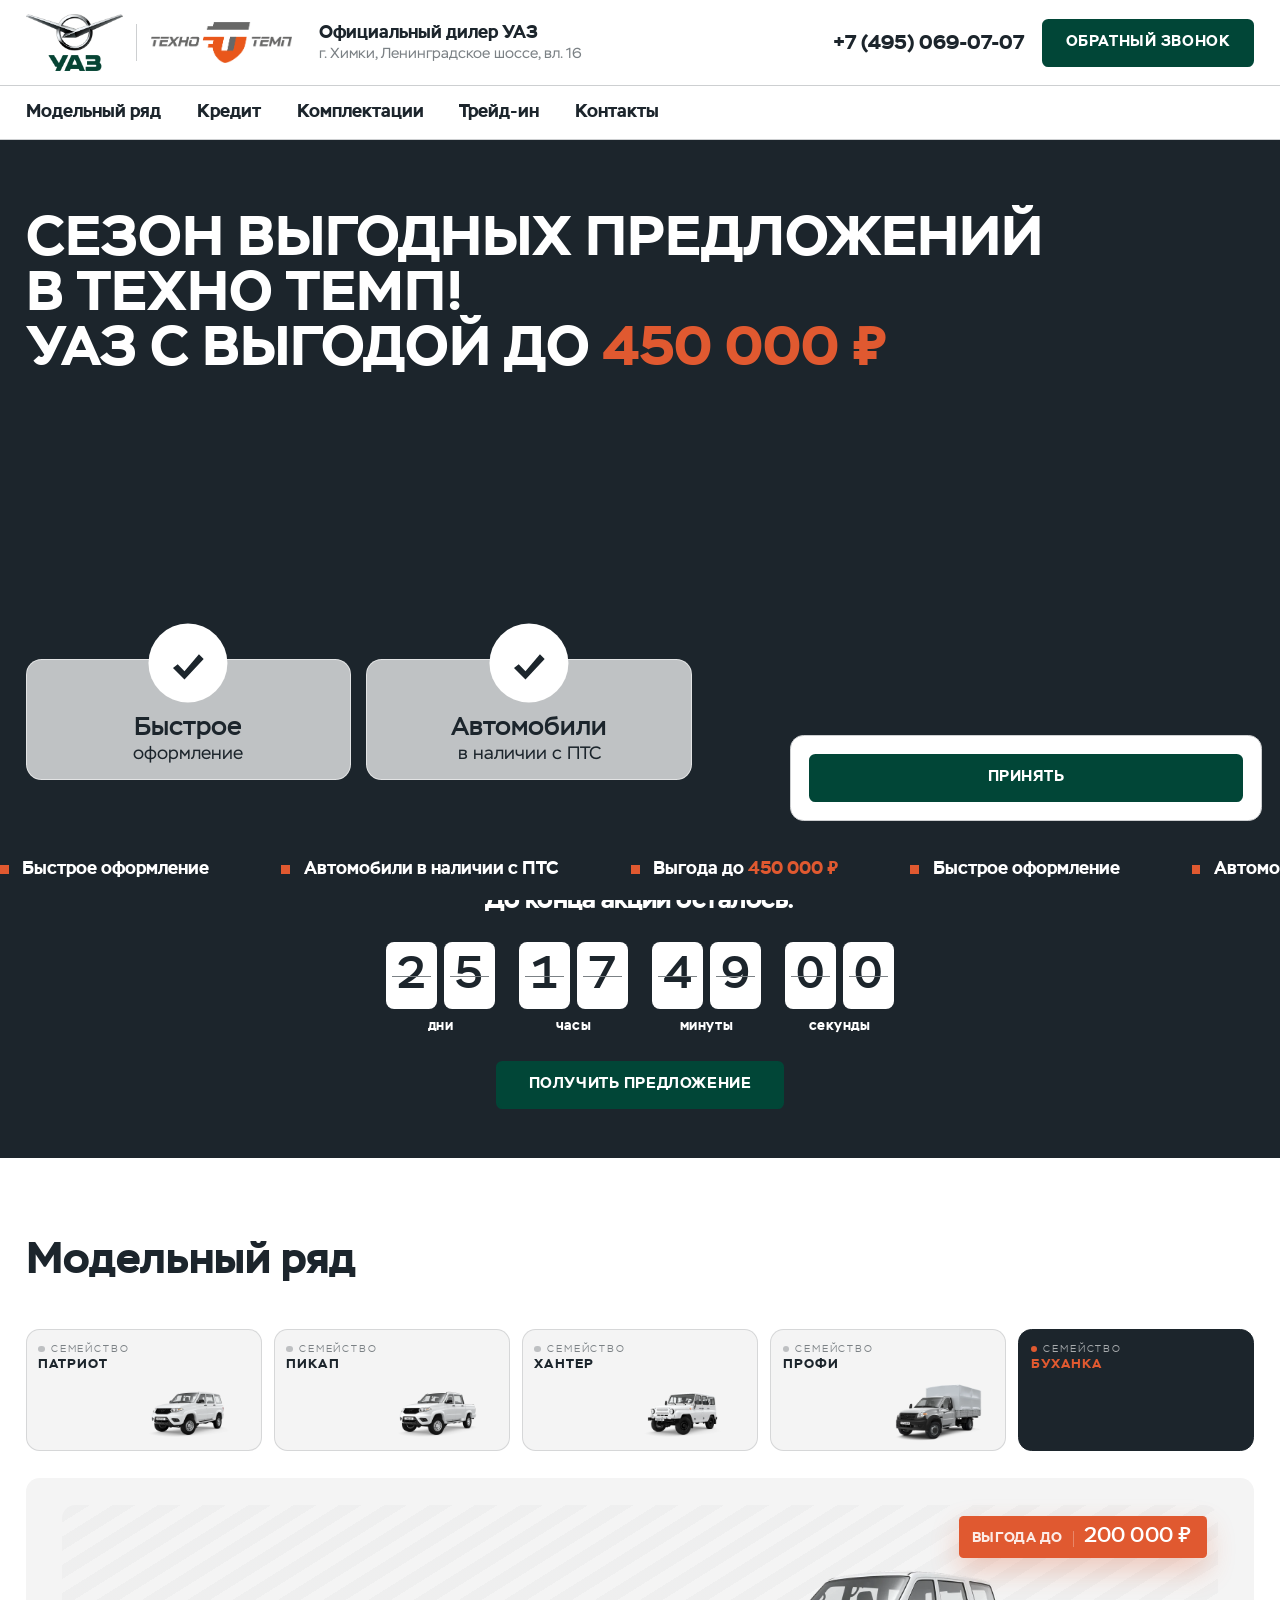
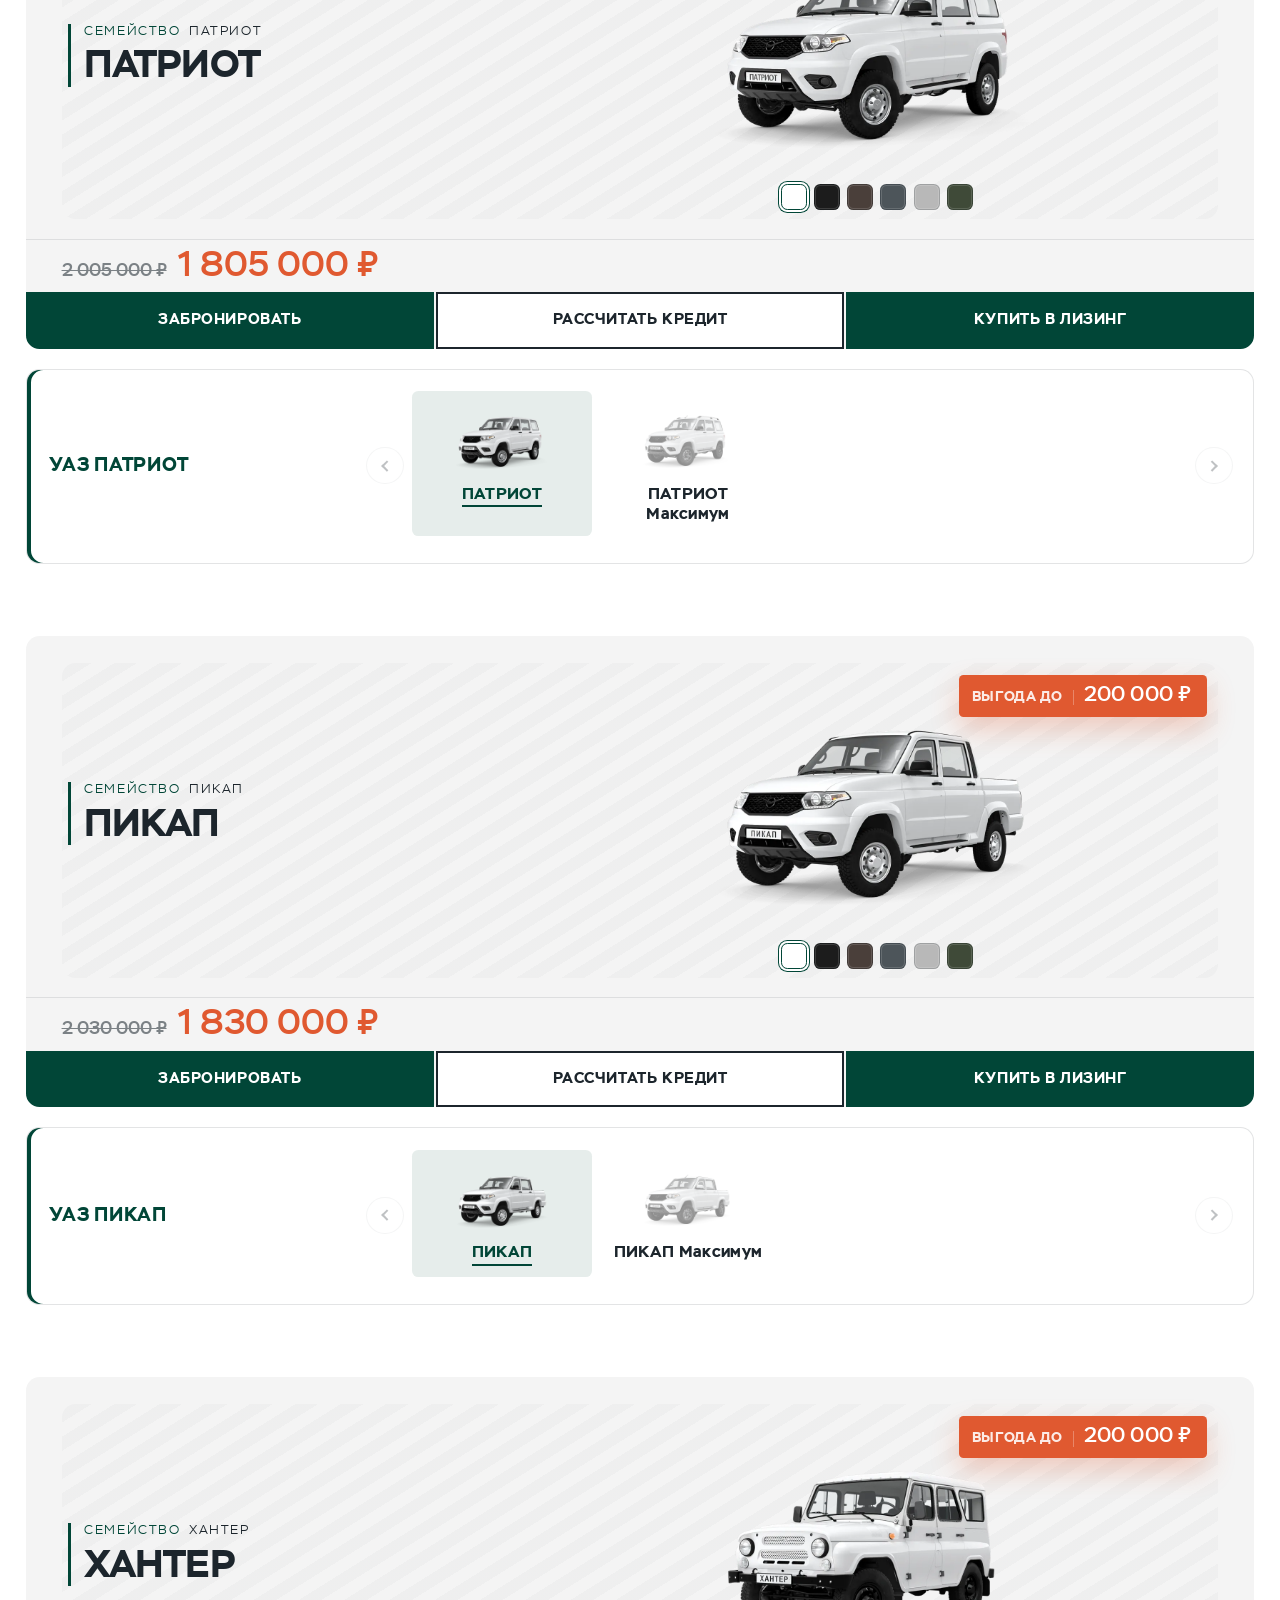
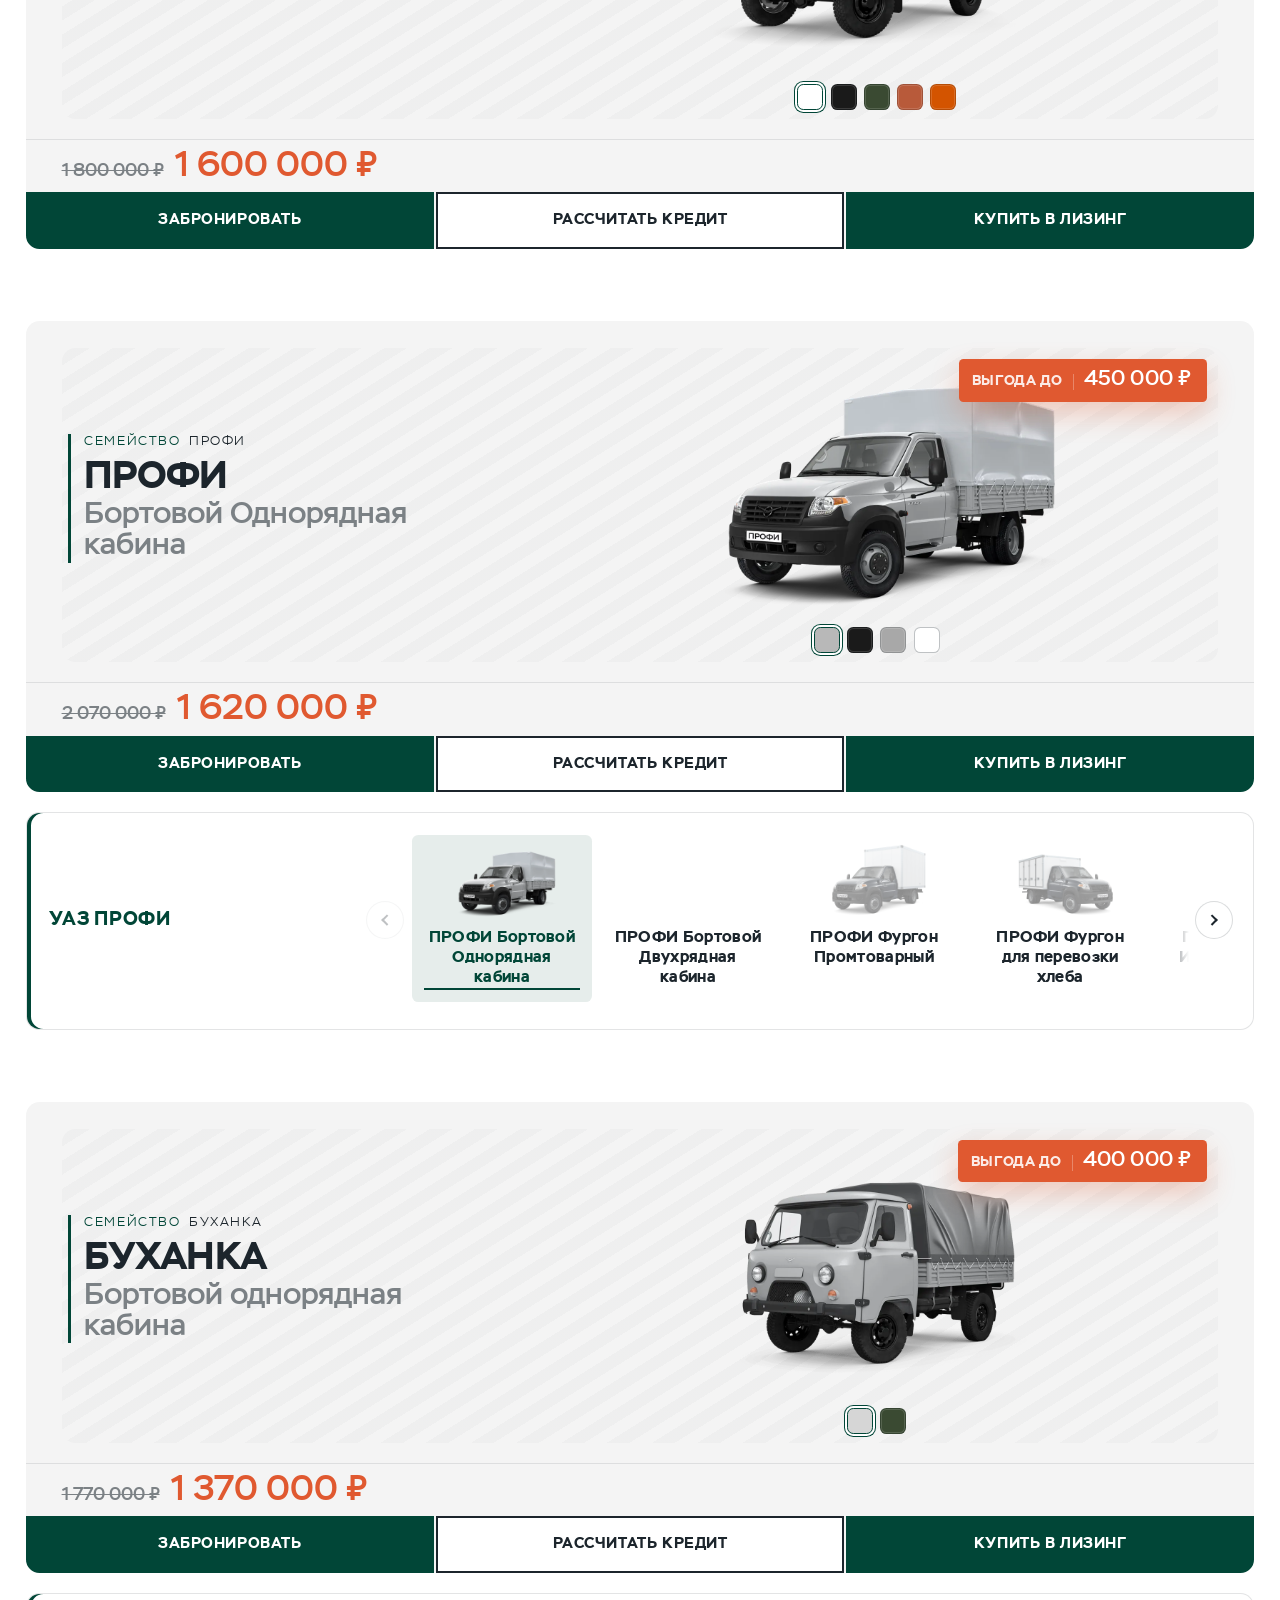
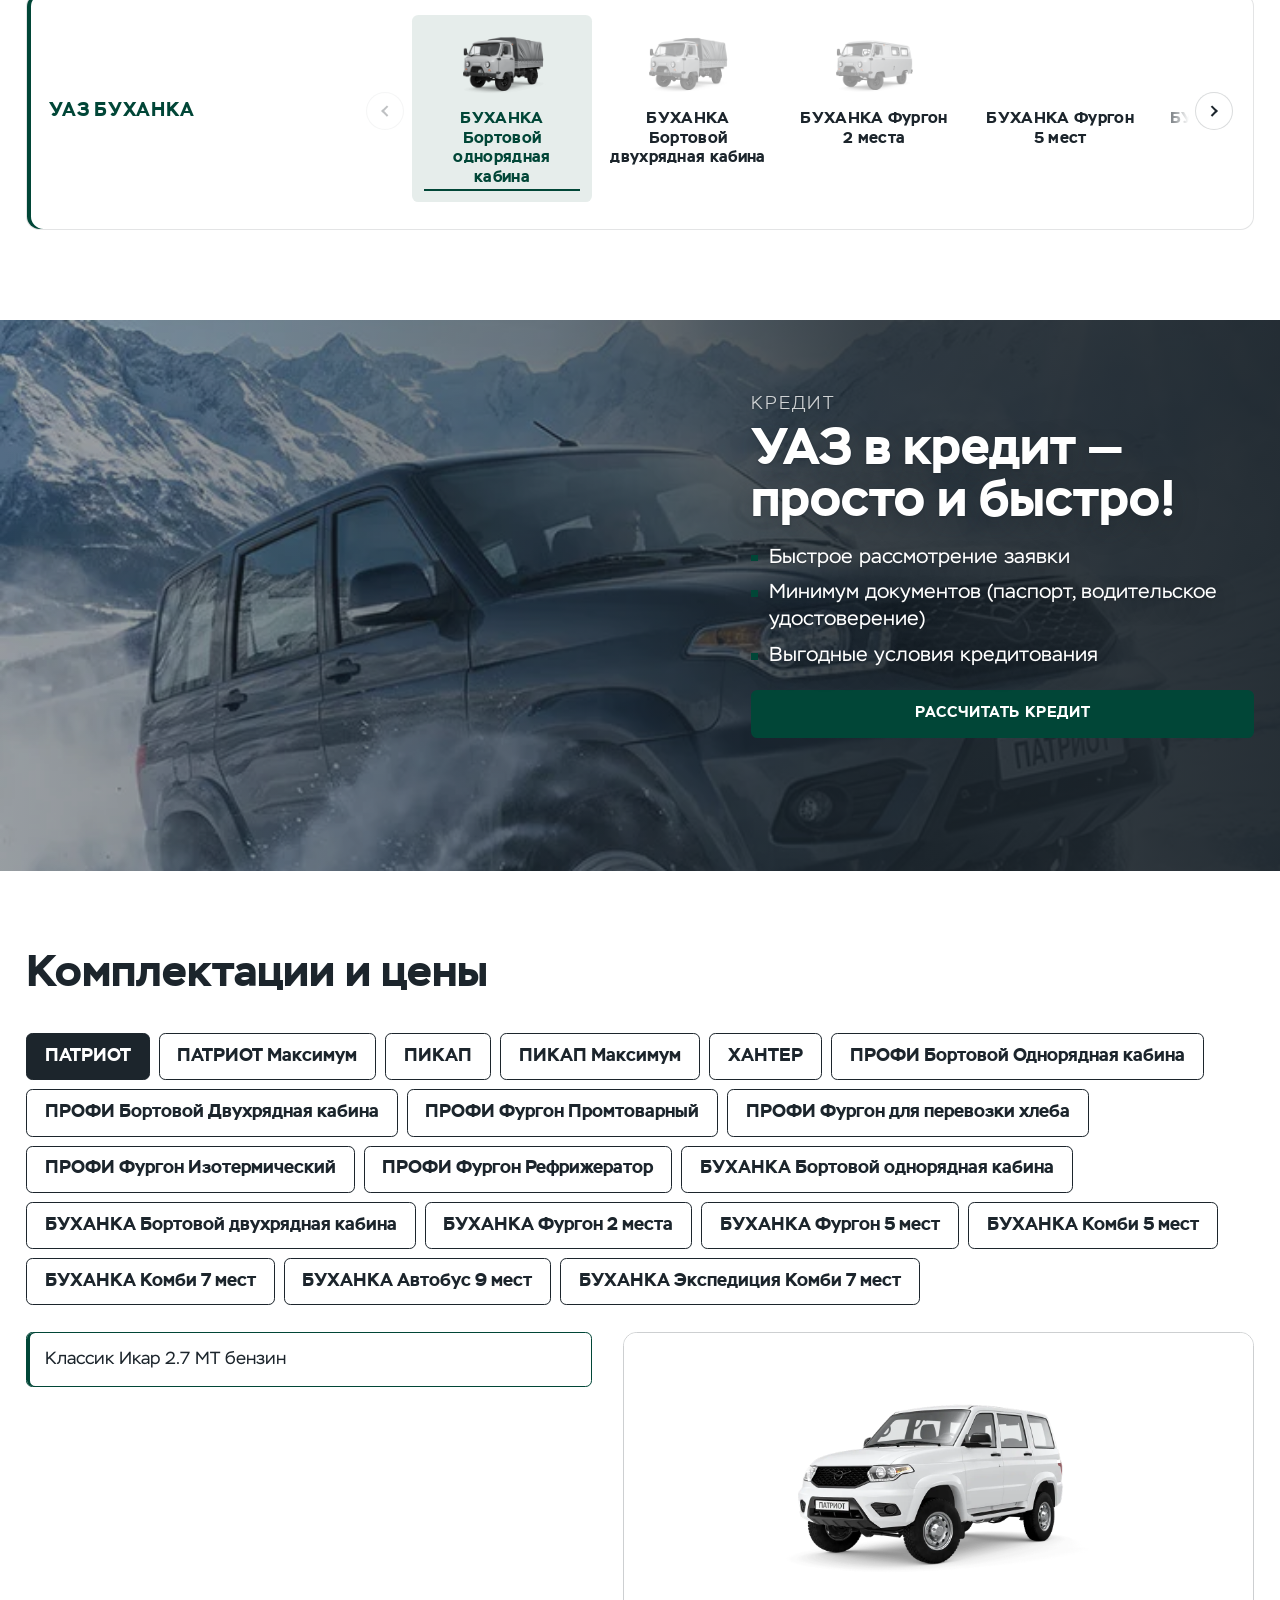
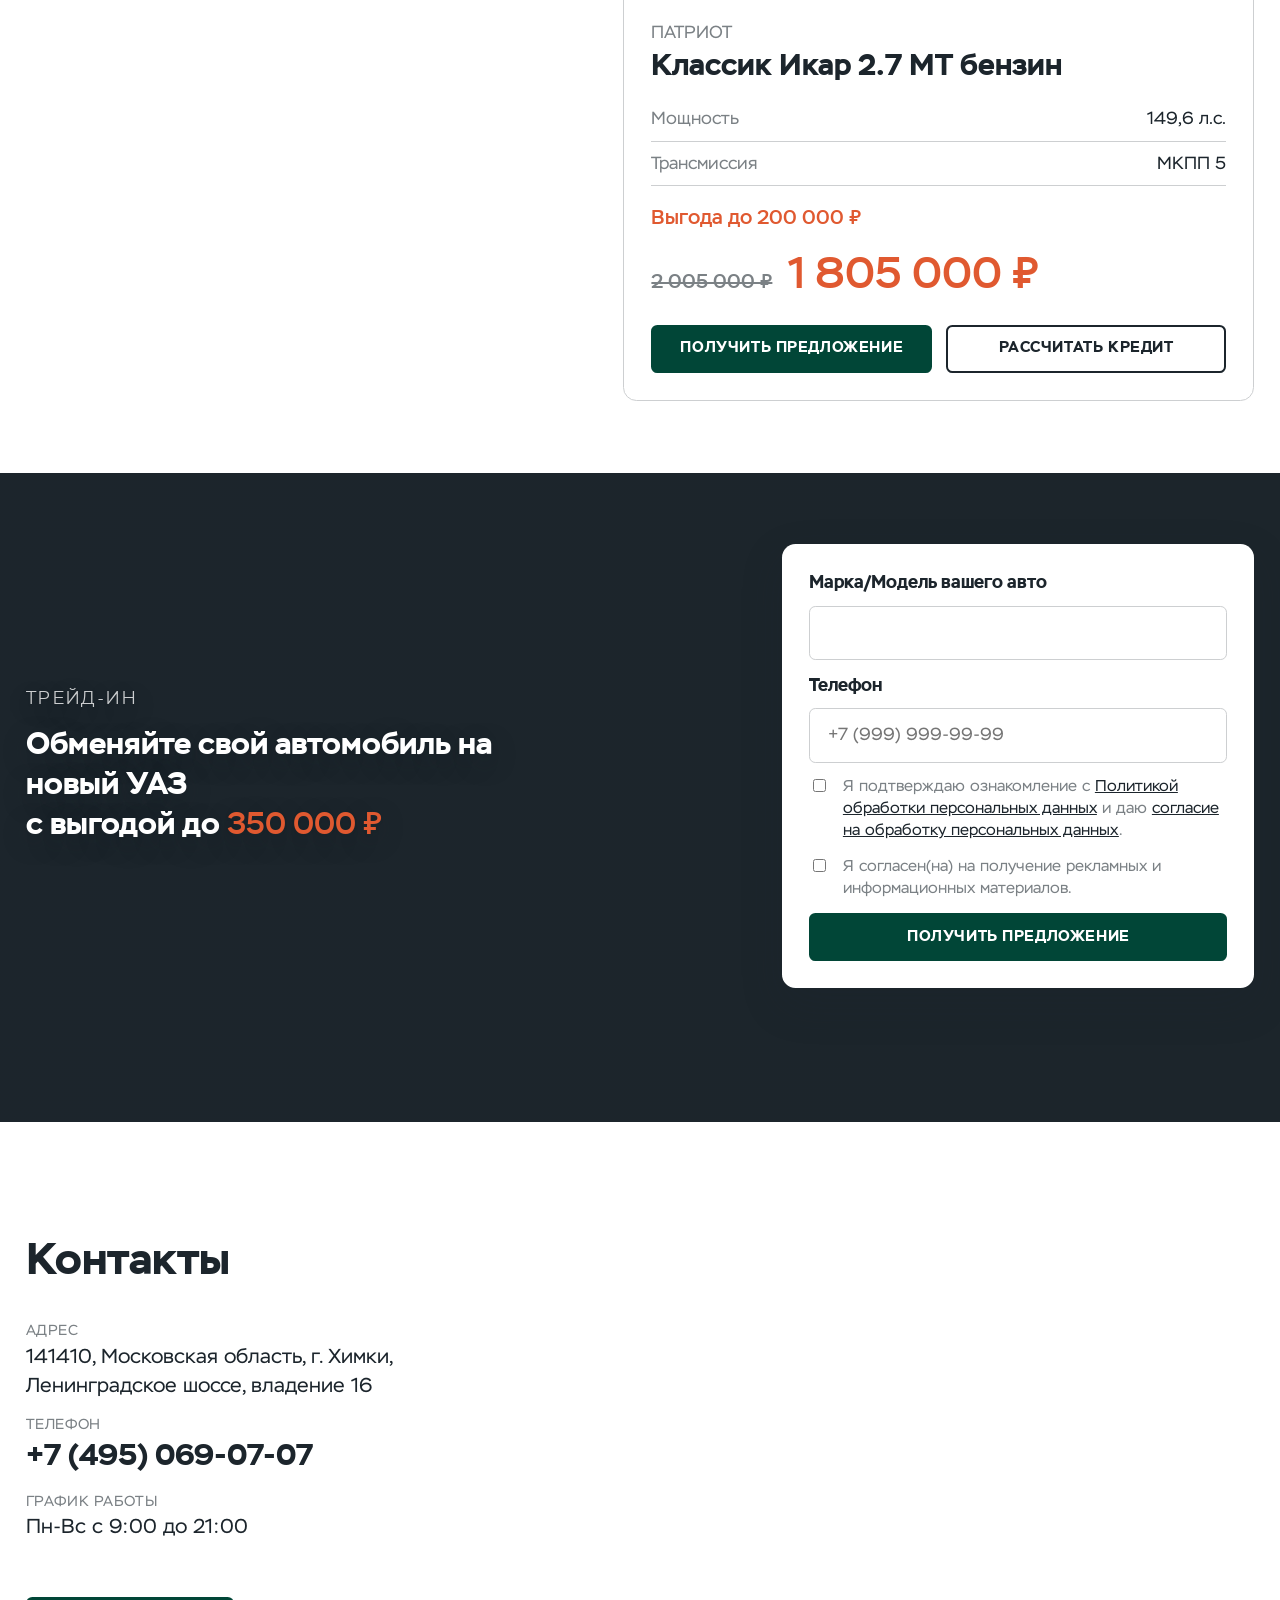
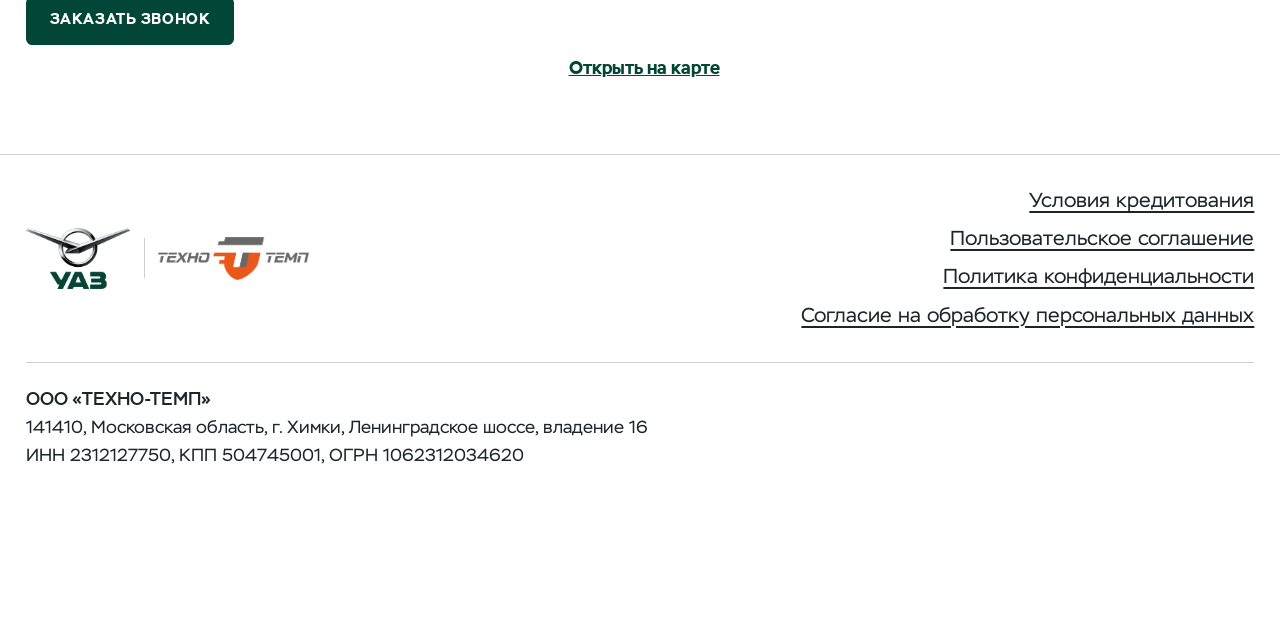
==== index.html @ 2e828e27 "Initial commit" ====
<!DOCTYPE html>
<html lang="ru">

<head>
    <meta charset="utf-8">
    <meta name="viewport" content="width=device-width, initial-scale=1">
    <title>УАЗ — официальный дилер ТЕХНО ТЕМП</title>
    <meta name="description" content="Официальный дилер УАЗ. ТЕХНО ТЕМП.">
    <meta name="theme-color" content="#014637">
    <link rel="icon" href="favicon.ico" sizes="any">
    <link rel="icon" href="img/favicon/favicon-32.png" type="image/png" sizes="32x32">
    <link rel="apple-touch-icon" href="img/favicon/apple-touch-icon.png">
    <link rel="preload" as="image" type="image/webp" media="(max-width: 719px)"
        href="img/banners/720x1330_UAZ_Main_mobile.webp">
    <link rel="preload" as="image" type="image/webp" media="(min-width: 720px)"
        href="img/banners/1920x828_UAZ_Main_desktop.webp">
    <link rel="preload" href="fonts/stem/Stem-Regular.woff2" as="font" type="font/woff2" crossorigin>
    <link rel="preload" href="fonts/stem/Stem-Medium.woff2" as="font" type="font/woff2" crossorigin>
    <link rel="preload" href="fonts/stem/Stem-Bold.woff2" as="font" type="font/woff2" crossorigin>
    <link rel="stylesheet" href="css/base.css">
</head>

<body>
    <!--—BEGIN HEADER -->
    <header class="header">
        <div class="container header__bar">
            <div class="header__logos">
                <a class="header__logo" href="#top" aria-label="УАЗ, наверх">
                    <picture>
                        <source type="image/webp" srcset="img/logo/uaz.webp">
                        <img class="header__logo-img" src="img/logo/uaz.png" alt="" width="166" height="97"
                            decoding="async">
                    </picture>
                </a>
                <span class="header__logos-sep" aria-hidden="true"></span>
                <img class="header__partner" src="img/logo/techno-temp.png" alt="Техно Темп" width="726" height="208"
                    decoding="async">
            </div>
            <div class="header__dealer">
                <p class="header__status">Официальный дилер УАЗ</p>
                <p class="header__address">г. Химки, Ленинградское шоссе, вл. 16</p>
            </div>
            <div class="header__contacts">
                <a class="header__phone" href="tel:+74950690707">
                    <svg class="header__phone-icon" viewBox="0 0 24 24" aria-hidden="true" focusable="false">
                        <path fill="currentColor"
                            d="M6.6 10.8a15.1 15.1 0 0 0 6.6 6.6l2.2-2.2a1 1 0 0 1 1-.25 11.4 11.4 0 0 0 3.6.57 1 1 0 0 1 1 1V20a1 1 0 0 1-1 1A17 17 0 0 1 3 7a1 1 0 0 1 1-1h3.5a1 1 0 0 1 1 1 11.4 11.4 0 0 0 .57 3.6 1 1 0 0 1-.25 1L6.6 10.8z" />
                    </svg>
                    <span class="header__phone-text">+7 (495) 069-07-07</span>
                </a>
                <button class="button button--accent header__callback" type="button" data-open-popup="lead"
                    data-form="callback" data-popup-title="Обратный звонок"
                    data-popup-text="" data-popup-submit="Обратный звонок">Обратный
                    звонок</button>
                <button class="header__burger" type="button" aria-expanded="false" aria-controls="nav"
                    aria-label="Открыть меню">
                    <span class="visually-hidden">Меню</span>
                    <span class="header__burger-line"></span>
                    <span class="header__burger-line"></span>
                    <span class="header__burger-line"></span>
                </button>
            </div>
        </div>
        <nav class="nav" id="nav" aria-label="Разделы страницы">
            <div class="container">
                <ul class="nav__list">
                    <li><a class="nav__link" href="#models">Модельный ряд</a></li>
                    <li><a class="nav__link" href="#credit">Кредит</a></li>
                    <li><a class="nav__link" href="#trims">Комплектации</a></li>
                    <li><a class="nav__link" href="#tradein">Трейд-ин</a></li>
                    <li><a class="nav__link" href="#contacts">Контакты</a></li>
                    <li class="nav__call"><button class="button button--accent" type="button" data-open-popup="lead"
                            data-form="callback" data-popup-title="Обратный звонок"
                            data-popup-text="" data-popup-submit="Обратный звонок">Обратный
                            звонок</button></li>
                </ul>
            </div>
        </nav>
    </header>
    <!--—END HEADER -->

    <main id="top">
        <!--—BEGIN HERO -->
        <section class="hero" aria-labelledby="hero-title">
            <picture class="hero__picture">
                <source media="(max-width: 719px)" type="image/webp"
                    srcset="img/banners/720x1330_UAZ_Main_mobile.webp">
                <source media="(max-width: 719px)" srcset="img/banners/720x1330_UAZ_Main_mobile.png">
                <source type="image/webp" srcset="img/banners/1920x828_UAZ_Main_desktop.webp">
                <img class="hero__photo" src="img/banners/1920x828_UAZ_Main_desktop.jpg" alt="" width="1920"
                    height="828" fetchpriority="high" decoding="async">
            </picture>
            <div class="hero__shade" aria-hidden="true"></div>
            <div class="container hero__inner">
                <h1 class="hero__title" id="hero-title">Сезон выгодных предложений в&nbsp;ТЕХНО&nbsp;ТЕМП!<br>УАЗ с&nbsp;выгодой до&nbsp;<span class="hero__offer">450&nbsp;000&nbsp;₽</span></h1>
                <ul class="hero__points">
                    <li class="hero__point">
                        <span class="hero__icon" aria-hidden="true">
                            <svg class="hero__glyph" viewBox="0 0 64 64" fill="currentColor">
                                <path d="M14 33.5 25.5 45 50 16.5 58 24.5 25.5 59 6 39.5z" />
                            </svg>
                        </span>
                        <span class="hero__point-value">Быстрое</span>
                        <span class="hero__point-note">оформление</span>
                    </li>
                    <li class="hero__point">
                        <span class="hero__icon" aria-hidden="true">
                            <svg class="hero__glyph" viewBox="0 0 64 64" fill="currentColor">
                                <path d="M14 33.5 25.5 45 50 16.5 58 24.5 25.5 59 6 39.5z" />
                            </svg>
                        </span>
                        <span class="hero__point-value">Автомобили</span>
                        <span class="hero__point-note">в наличии с ПТС</span>
                    </li>
                </ul>
            </div>
        </section>
        <!--—END HERO -->

        <!--—BEGIN TIMER -->
        <div class="timer" role="timer" aria-live="polite" aria-atomic="true" aria-label="До конца акции осталось">
            <div class="container timer__inner">
                <p class="timer__label">До конца акции осталось:</p>
                <div class="timer__grid">
                    <div class="timer__group" data-timer="days">
                        <div class="timer__digits"><span class="timer__digit">0</span><span
                                class="timer__digit">0</span></div>
                        <span class="timer__unit">дни</span>
                    </div>
                    <div class="timer__group" data-timer="hours">
                        <div class="timer__digits"><span class="timer__digit">0</span><span
                                class="timer__digit">0</span></div>
                        <span class="timer__unit">часы</span>
                    </div>
                    <div class="timer__group" data-timer="minutes">
                        <div class="timer__digits"><span class="timer__digit">0</span><span
                                class="timer__digit">0</span></div>
                        <span class="timer__unit">минуты</span>
                    </div>
                    <div class="timer__group" data-timer="seconds">
                        <div class="timer__digits"><span class="timer__digit">0</span><span
                                class="timer__digit">0</span></div>
                        <span class="timer__unit">секунды</span>
                    </div>
                </div>
                <button class="button button--accent timer__action" type="button" data-open-popup="lead"
                    data-form="offer" data-popup-title="Получить предложение"
                    data-popup-text="" data-popup-submit="Получить предложение">Получить предложение</button>
            </div>
        </div>
        <!--—END TIMER -->

        <!--—BEGIN CATALOG -->
        <section class="catalog" id="models" aria-labelledby="catalog-title">
            <div class="container">
                <h2 class="catalog__title" id="catalog-title">Модельный ряд</h2>
                <div class="catalog__families" role="tablist" aria-label="Семейства УАЗ" data-catalog-families></div>
                <div class="catalog__stage" data-catalog-stage></div>
            </div>
        </section>
        <!--—END CATALOG -->

        <!--—BEGIN CREDIT -->
        <section class="credit" id="credit" aria-labelledby="credit-title">
            <picture class="credit__picture">
                <source media="(max-width: 899px)" type="image/webp"
                    srcset="img/banners/720x1320_UAZ_Credit_mobile.webp">
                <source media="(max-width: 899px)" srcset="img/banners/720x1320_UAZ_Credit_mobile.jpg">
                <source type="image/webp" srcset="img/banners/1920x460_UAZ_Credit_desktop.webp">
                <img class="credit__photo" src="img/banners/1920x460_UAZ_Credit_desktop.jpg" alt="" width="1920"
                    height="460" loading="lazy" decoding="async">
            </picture>
            <div class="credit__shade"></div>
            <div class="container credit__inner">
                <div class="credit__copy">
                    <div class="credit__head">
                        <p class="credit__kicker">Кредит</p>
                        <h2 class="credit__title" id="credit-title">УАЗ в кредит —<br><span class="credit__title-line">просто и быстро!</span></h2>
                    </div>
                    <ul class="credit__points">
                        <li>Быстрое рассмотрение заявки</li>
                        <li>Минимум документов (паспорт, водительское удостоверение)</li>
                        <li>Выгодные условия кредитования</li>
                    </ul>
                    <button class="button button--accent button--wide" type="button" data-open-popup="lead"
                        data-form="credit" data-popup-title="Рассчитать кредит/лизинг"
                        data-popup-text="" data-popup-submit="Рассчитать кредит">Рассчитать кредит</button>
                </div>

            </div>
        </section>
        <!--—END CREDIT -->

        <!--—BEGIN TRIMS -->
        <section class="trims" id="trims" aria-labelledby="trims-title">
            <div class="container">
                <h2 class="trims__title" id="trims-title">Комплектации и цены</h2>
                <div class="trims__tabs" role="tablist" aria-label="Модели" data-trim-tabs></div>
                <div class="trims__layout" id="trim-panel" role="tabpanel">
                    <div class="trims__list" data-trim-list></div>
                    <article class="trims__card" data-trim-card>
                        <h3 class="trims__name">Комплектация</h3>
                    </article>
                </div>
            </div>
        </section>
        <!--—END TRIMS -->

        <!--—BEGIN TRADEIN -->
        <section class="tradein" id="tradein" aria-labelledby="tradein-title">
            <picture class="tradein__picture">
                <source media="(max-width: 899px)" type="image/webp"
                    srcset="img/banners/720x1320_UAZ_Trade-in_mobile.webp">
                <source media="(max-width: 899px)" srcset="img/banners/720x1320_UAZ_Trade-in_mobile.jpg">
                <source type="image/webp" srcset="img/banners/1920x460_UAZ_Trade-in_desktop.webp">
                <img class="tradein__photo" src="img/banners/1920x460_UAZ_Trade-in_desktop.jpg" alt="" width="1920"
                    height="460" loading="lazy" decoding="async">
            </picture>
            <div class="tradein__shade"></div>
            <div class="container tradein__inner">
                <div class="tradein__copy">
                    <p class="tradein__kicker">Трейд-ин</p>
                    <h2 class="tradein__title" id="tradein-title"><span class="tradein__title-lead">Обменяйте свой автомобиль на новый&nbsp;УАЗ</span> <br><span class="tradein__title-offer">с&nbsp;выгодой до&nbsp;<span class="tradein__amount">350&nbsp;000&nbsp;₽</span></span></h2>
                </div>
                <div class="tradein__panel">
                    <form class="form" data-form="tradein" novalidate>
                        <label class="form__field">
                            <span class="form__label">Марка/Модель вашего авто</span>
                            <input class="form__input" type="text" name="vehicle" required>
                        </label>
                        <label class="form__field">
                            <span class="form__label">Телефон</span>
                            <input class="form__input" type="tel" name="phone" data-phone inputmode="tel"
                                autocomplete="tel" placeholder="+7 (999) 999-99-99" required>
                        </label>
                        <label class="form__check">
                            <input type="checkbox" name="consent" required>
                            <span>Я подтверждаю ознакомление с <a href="pages/privacy.html">Политикой обработки
                                    персональных данных</a> и даю <a href="pages/consent.html">согласие на обработку
                                    персональных данных</a>.</span>
                        </label>
                        <label class="form__check">
                            <input type="checkbox" name="ads">
                            <span>Я согласен(на) на получение рекламных и информационных материалов.</span>
                        </label>
                        <p class="form__error" role="alert">Необходимо ваше согласие. Пожалуйста, заполните обязательные
                            поля.</p>
                        <button class="button button--accent button--wide" type="submit">Получить предложение</button>
                    </form>
                </div>
            </div>
        </section>
        <!--—END TRADEIN -->

        <!--—BEGIN CONTACTS -->
        <section class="contacts" id="contacts" aria-labelledby="contacts-title">
            <div class="container contacts__inner">
                <div class="contacts__info">
                    <h2 class="contacts__title" id="contacts-title">Контакты</h2>
                    <address class="contacts__address">
                        <ul class="contacts__list">
                            <li>
                                <span class="contacts__label">Адрес</span>
                                141410, Московская область, г. Химки, Ленинградское шоссе, владение 16
                            </li>
                            <li>
                                <span class="contacts__label">Телефон</span>
                                <a class="contacts__phone" href="tel:+74950690707">+7 (495) 069-07-07</a>
                            </li>
                            <li>
                                <span class="contacts__label">График работы</span>
                                Пн-Вс с 9:00 до 21:00
                            </li>
                        </ul>
                    </address>
                    <button class="button button--accent" type="button" data-open-popup="lead" data-form="callback"
                        data-popup-title="Обратный звонок" data-popup-text=""
                        data-popup-submit="Заказать звонок">Заказать звонок</button>
                </div>
                <div class="contacts__frame">
                    <iframe class="contacts__widget" title="Карта проезда"
                        src="https://yandex.ru/map-widget/v1/?um=constructor%3A611082580d3ef18d51d3b16b9ca1fe84bffe7adbd435710a810286be70b93b94&amp;source=constructor"
                        loading="lazy" allowfullscreen></iframe>
                    <a class="contacts__map"
                        href="https://yandex.ru/maps/?text=%D0%A5%D0%B8%D0%BC%D0%BA%D0%B8%2C%20%D0%9B%D0%B5%D0%BD%D0%B8%D0%BD%D0%B3%D1%80%D0%B0%D0%B4%D1%81%D0%BA%D0%BE%D0%B5%20%D1%88%D0%BE%D1%81%D1%81%D0%B5%2C%20%D0%B2%D0%BB%D0%B0%D0%B4%D0%B5%D0%BD%D0%B8%D0%B5%2016"
                        target="_blank" rel="noopener noreferrer">Открыть на карте</a>
                </div>
            </div>
        </section>
        <!--—END CONTACTS -->
    </main>

    <!--—BEGIN TICKER -->
    <div class="ticker" role="region" aria-label="Акции">
        <div class="ticker__track">
            <ul class="ticker__group">
                <li class="ticker__item">Быстрое оформление</li>
                <li class="ticker__item">Автомобили в наличии с ПТС</li>
                <li class="ticker__item">Выгода до <span class="ticker__offer">450&nbsp;000&nbsp;₽</span></li>
            </ul>
            <ul class="ticker__group" aria-hidden="true">
                <li class="ticker__item">Быстрое оформление</li>
                <li class="ticker__item">Автомобили в наличии с ПТС</li>
                <li class="ticker__item">Выгода до <span class="ticker__offer">450&nbsp;000&nbsp;₽</span></li>
            </ul>
        </div>
    </div>
    <!--—END TICKER -->

    <!--—BEGIN FOOTER -->
    <footer class="footer">
        <div class="footer__bar">
            <div class="container footer__main">
                <div class="footer__logos">
                    <picture>
                        <source type="image/webp" srcset="img/logo/uaz.webp">
                        <img class="footer__logo" src="img/logo/uaz.png" alt="УАЗ" width="166" height="97"
                            decoding="async">
                    </picture>
                    <span class="footer__logos-sep" aria-hidden="true"></span>
                    <img class="footer__partner" src="img/logo/techno-temp.png" alt="Техно Темп" width="726"
                        height="208" decoding="async">
                </div>
                <nav class="footer__links" aria-label="Правовая информация">
                    <a href="pages/credit.html">Условия кредитования</a>
                    <a href="pages/agreement.html">Пользовательское соглашение</a>
                    <a href="pages/privacy.html">Политика конфиденциальности</a>
                    <a href="pages/consent.html">Согласие на обработку персональных данных</a>
                </nav>
                <div class="footer__company">
                    <p class="footer__name">ООО «ТЕХНО-ТЕМП»</p>
                    <p>141410, Московская область, г. Химки, Ленинградское шоссе, владение 16</p>
                    <p>ИНН 2312127750, КПП 504745001, ОГРН 1062312034620</p>
                </div>
            </div>
        </div>
        <div class="footer__notes" id="notes" hidden></div>
    </footer>
    <!--—END FOOTER -->

    <!--—BEGIN POPUP -->
    <div class="popup" id="popup-lead" aria-hidden="true" inert>
        <div class="popup__backdrop" data-close-popup></div>
        <div class="popup__dialog" role="dialog" aria-modal="true" aria-labelledby="popup-lead-title">
            <button class="popup__close" type="button" data-close-popup aria-label="Закрыть"><svg viewBox="0 0 24 24"
                    aria-hidden="true" focusable="false">
                    <path fill="none" stroke="currentColor" stroke-width="2" stroke-linecap="round"
                        d="M6 6l12 12M18 6L6 18" /></svg></button>
            <h2 class="popup__title" id="popup-lead-title" data-popup-title>Обратный звонок</h2>
            <p class="popup__text" data-popup-text hidden></p>
            <p class="popup__model" data-popup-model hidden></p>
            <form class="form" data-form="callback" novalidate>
                <input type="hidden" name="model" value="">
                <label class="form__field"><span class="form__label">Имя</span><input class="form__input" type="text"
                        name="name" autocomplete="name" required></label>
                <label class="form__field"><span class="form__label">Телефон</span><input class="form__input" type="tel"
                        name="phone" data-phone inputmode="tel" autocomplete="tel" placeholder="+7 (999) 999-99-99"
                        required></label>
                <label class="form__check"><input type="checkbox" name="consent" required><span>Я подтверждаю
                        ознакомление с <a href="pages/privacy.html">Политикой обработки персональных данных</a> и даю <a
                            href="pages/consent.html">согласие на обработку персональных данных</a>.</span></label>
                <label class="form__check"><input type="checkbox" name="ads"><span>Я согласен(на) на получение рекламных
                        и информационных материалов.</span></label>
                <p class="form__error" role="alert">Необходимо ваше согласие. Пожалуйста, заполните обязательные поля.
                </p>
                <button class="button button--accent button--wide" type="submit" data-popup-submit>Обратный звонок</button>
            </form>
        </div>
    </div>

    <div class="popup" id="popup-thanks" aria-hidden="true" inert>
        <div class="popup__backdrop" data-close-popup></div>
        <div class="popup__dialog" role="dialog" aria-modal="true" aria-labelledby="popup-thanks-title">
            <button class="popup__close" type="button" data-close-popup aria-label="Закрыть"><svg viewBox="0 0 24 24"
                    aria-hidden="true" focusable="false">
                    <path fill="none" stroke="currentColor" stroke-width="2" stroke-linecap="round"
                        d="M6 6l12 12M18 6L6 18" /></svg></button>
            <h2 class="popup__title" id="popup-thanks-title">Спасибо за заявку!</h2>
            <p class="popup__text">Менеджер свяжется с Вами в течение 5 минут</p>
        </div>
    </div>

    <div class="popup" id="popup-duplicate" aria-hidden="true" inert>
        <div class="popup__backdrop" data-close-popup></div>
        <div class="popup__dialog" role="dialog" aria-modal="true" aria-labelledby="popup-duplicate-title">
            <button class="popup__close" type="button" data-close-popup aria-label="Закрыть"><svg viewBox="0 0 24 24"
                    aria-hidden="true" focusable="false">
                    <path fill="none" stroke="currentColor" stroke-width="2" stroke-linecap="round"
                        d="M6 6l12 12M18 6L6 18" /></svg></button>
            <h2 class="popup__title" id="popup-duplicate-title">Ваша заявка уже была отправлена!</h2>
            <p class="popup__text" hidden></p>
        </div>
    </div>
    <!--—END POPUP -->

    <!--—BEGIN COOKIE -->
    <aside class="cookie" aria-hidden="true" inert>
        <button class="button button--accent" type="button" data-cookie-accept>Принять</button>
    </aside>
    <!--—END COOKIE -->


    <script src="js/main.js" defer></script>
    <script src="js/forms.js" defer></script>
    <script src="js/catalog.js" defer></script>
</body>

</html>
---- css/base.css ----
@import url("fonts.css");
@import url("blocks/button.css");
@import url("blocks/form.css");
@import url("blocks/header.css");
@import url("blocks/hero.css");
@import url("blocks/timer.css");
@import url("blocks/catalog.css");
@import url("blocks/credit.css");
@import url("blocks/trims.css");
@import url("blocks/tradein.css");
@import url("blocks/contacts.css");
@import url("blocks/ticker.css");
@import url("blocks/footer.css");
@import url("blocks/note.css");
@import url("blocks/popup.css");
@import url("blocks/cookie.css");
@import url("blocks/legal.css");

/* УАЗ брендбук 2024 §3.1 Stem + веса как на uaz.ru; fallback Arial */
:root {
  /* Breakpoints (mobile-first): 480 / 768 / 992 / 1100 / 1280 */
  /* Palette: УАЗ брендбук 2024
     Основные: зелёный #014637 (фирменный), белый #FFFFFF, графит #1C252C
     Доп.: оранжевый #E05930, красный #E84B37 (акцент новых моделей) */
  --color-white: #ffffff;
  --color-green: #014637;
  --color-graphite: #1c252c;
  --color-graphite-rgb: 28, 37, 44;
  --color-orange: #e05930;
  --color-red: #e84b37;
  --color-onyx: var(--color-graphite);
  --color-bg: var(--color-white);
  --color-text: var(--color-graphite);
  --color-muted: color-mix(in srgb, var(--color-graphite) 58%, var(--color-white));
  --color-line: color-mix(in srgb, var(--color-graphite) 22%, var(--color-white));
  --color-grey: var(--color-muted);
  --color-accent: var(--color-green);
  --color-accent-dark: color-mix(in srgb, var(--color-green) 82%, #000000);
  /* Коммерческий оффер (выгода, цифры акции) — доп. цвет брендбука, не primary CTA */
  --color-offer: var(--color-orange);
  --color-offer-dark: color-mix(in srgb, var(--color-orange) 82%, #000000);
  --color-soft: var(--color-white);
  --color-danger: var(--color-red);
  --font-main: "Stem", Arial, Helvetica, sans-serif;
  --font-price: "Stem", Arial, Helvetica, sans-serif;
  /* Stem: Light / Regular / Medium / Bold — те же numeric weights, что на uaz.ru */
  --fw-light: 100;
  --fw-regular: 300;
  --fw-medium: 400;
  --fw-bold: 600;
  --header-height: 4.75rem;
  --ticker-height: calc(var(--text-s) * 1.45 + var(--space-s) * 2);
  --page-width: 72.5rem;
  --page-gutter: clamp(1rem, 2vw, 2rem);
  --space-3xs: 0.25rem;
  --space-2xs: 0.5rem;
  --space-xs: 0.75rem;
  --space-s: 1rem;
  --space-m: 1.5rem;
  --space-l: 2rem;
  --space-xl: 4rem;
  --text-xs: clamp(0.75rem, 0.7rem + 0.2vw, 0.8125rem);
  --text-s: clamp(0.875rem, 0.8rem + 0.25vw, 1rem);
  --text-m: clamp(1rem, 0.9rem + 0.35vw, 1.125rem);
  --text-l: clamp(1.25rem, 1rem + 0.9vw, 1.75rem);
  --text-xl: clamp(1.75rem, 1.15rem + 1.8vw, 2.5rem);
  --text-hero: clamp(2.15rem, 1.2rem + 3vw, 3.5rem);
  --motion: 0.4s ease-in-out;
  --radius-card: 0.75rem;
  --radius-control: 0.35rem;
}

*,
*::before,
*::after {
  box-sizing: border-box;
}

html {
  font-size: clamp(15px, 13.5px + 0.35vw, 18px);
  scroll-behavior: smooth;
  scroll-padding-top: calc(var(--header-offset, var(--header-height)) + var(--space-s));
}

body {
  margin: 0;
  padding-bottom: var(--ticker-height);
  font-family: var(--font-main);
  font-size: var(--text-s);
  font-weight: var(--fw-regular);
  line-height: 1.45;
  color: var(--color-text);
  background: var(--color-bg);
  -webkit-font-smoothing: antialiased;
  -moz-osx-font-smoothing: grayscale;
}

img {
  max-width: 100%;
  height: auto;
  display: block;
}

button,
input,
textarea,
select {
  font: inherit;
  color: inherit;
}

button {
  -webkit-appearance: none;
  appearance: none;
}

a {
  color: inherit;
}

h1,
h2,
h3,
p {
  margin: 0;
}

/*---------CONTAINER (START)--------*/
.container {
  width: min(var(--page-width), calc(100% - var(--page-gutter) * 2));
  margin-inline: auto;
}
/*---------CONTAINER (END)--------*/

.visually-hidden {
  position: absolute;
  width: 1px;
  height: 1px;
  padding: 0;
  margin: -1px;
  overflow: hidden;
  clip: rect(0, 0, 0, 0);
  white-space: nowrap;
  border: 0;
}

:focus-visible {
  outline: 2px solid var(--color-accent);
  outline-offset: 2px;
}

@media (max-width: 991px) {
  :root {
    --text-xs: 0.9375rem;
    --text-s: 1.0625rem;
    --text-m: 1.1875rem;
  }

  html {
    font-size: 17px;
  }
}

@media (prefers-reduced-motion: reduce) {
  html {
    scroll-behavior: auto;
  }
}
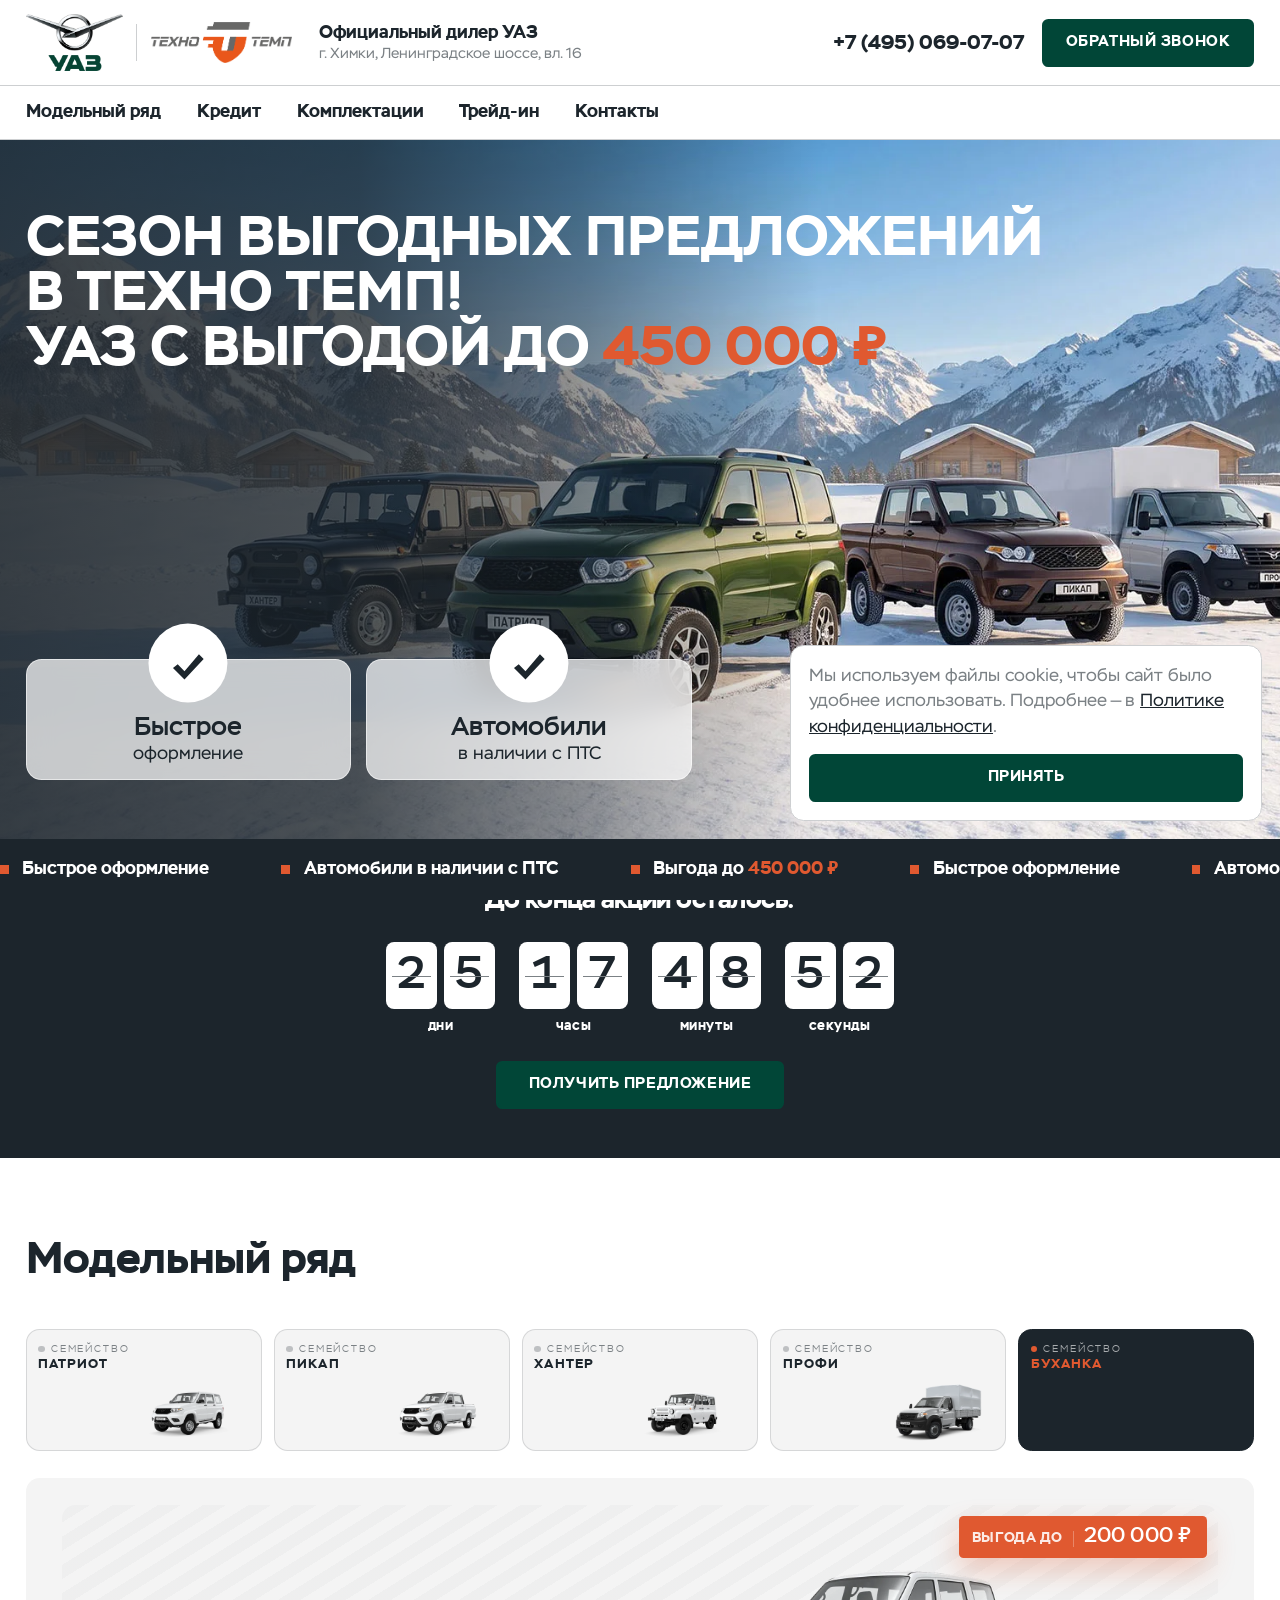
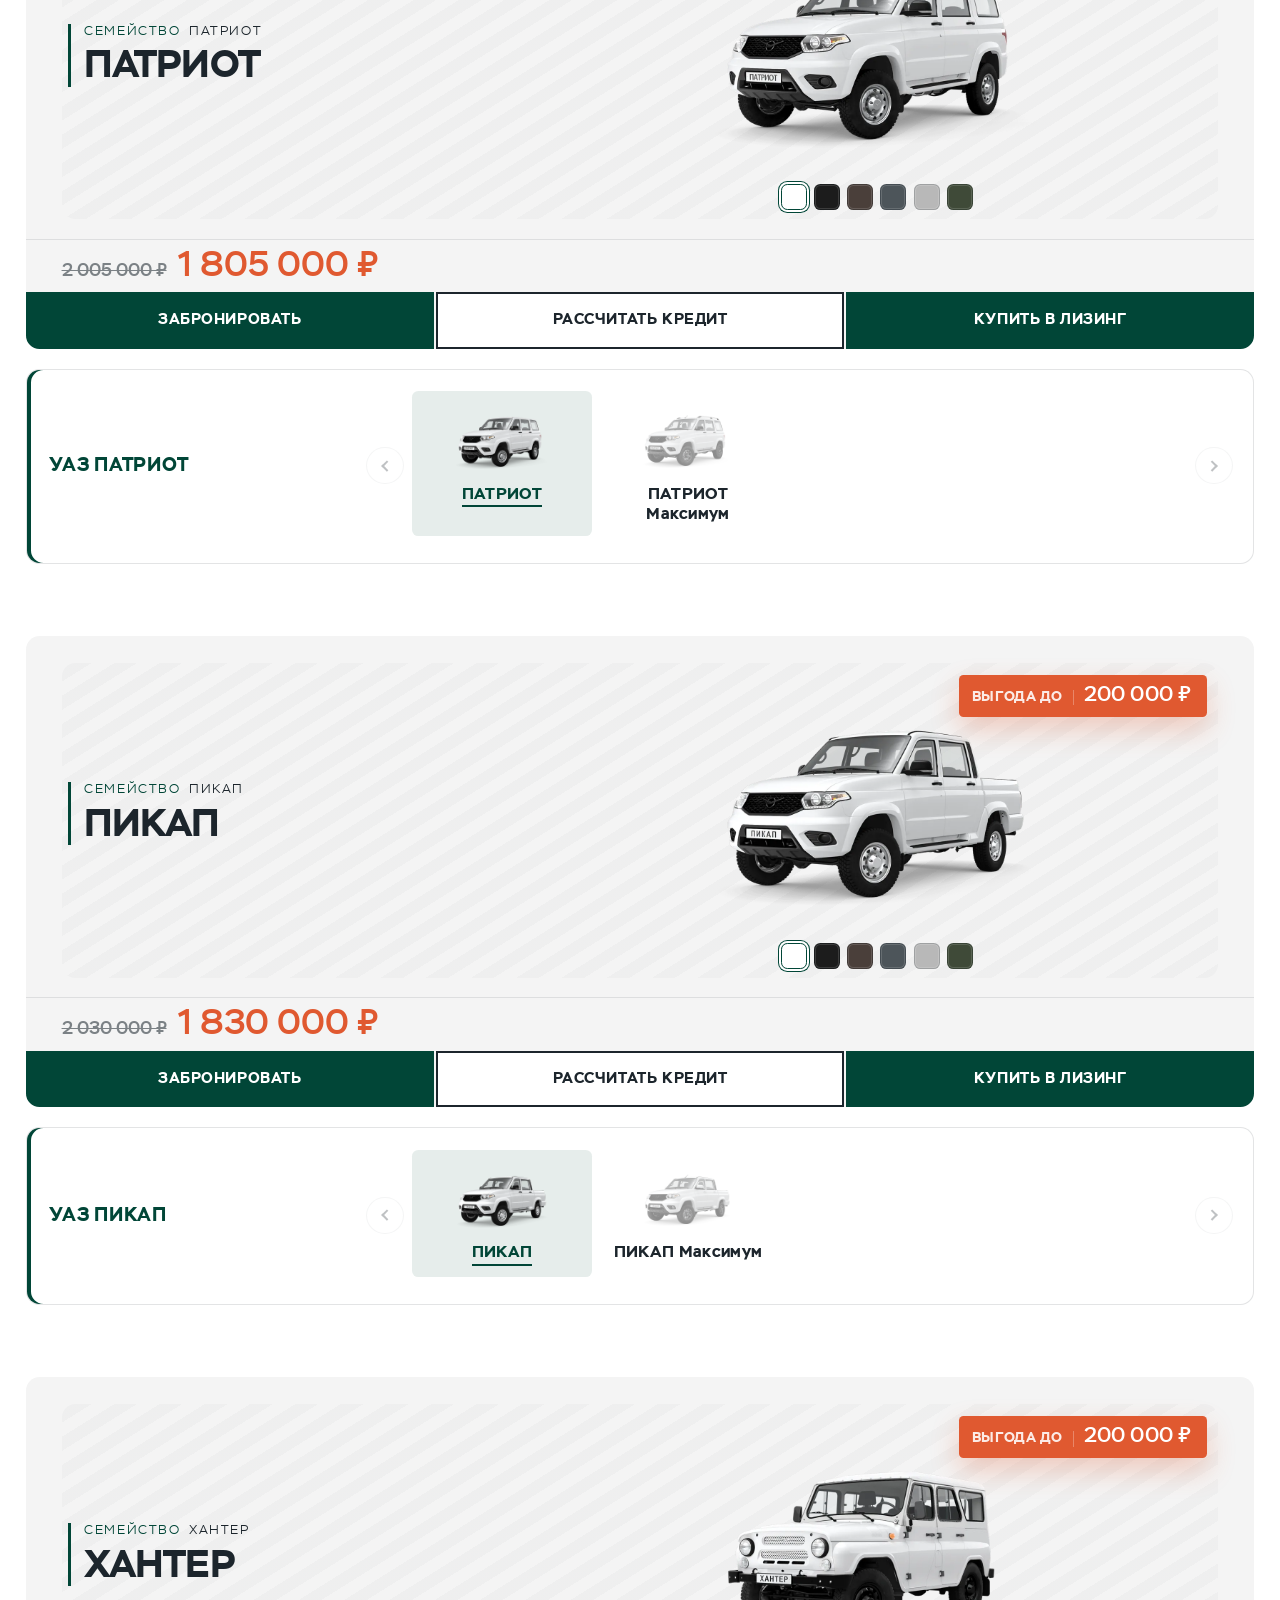
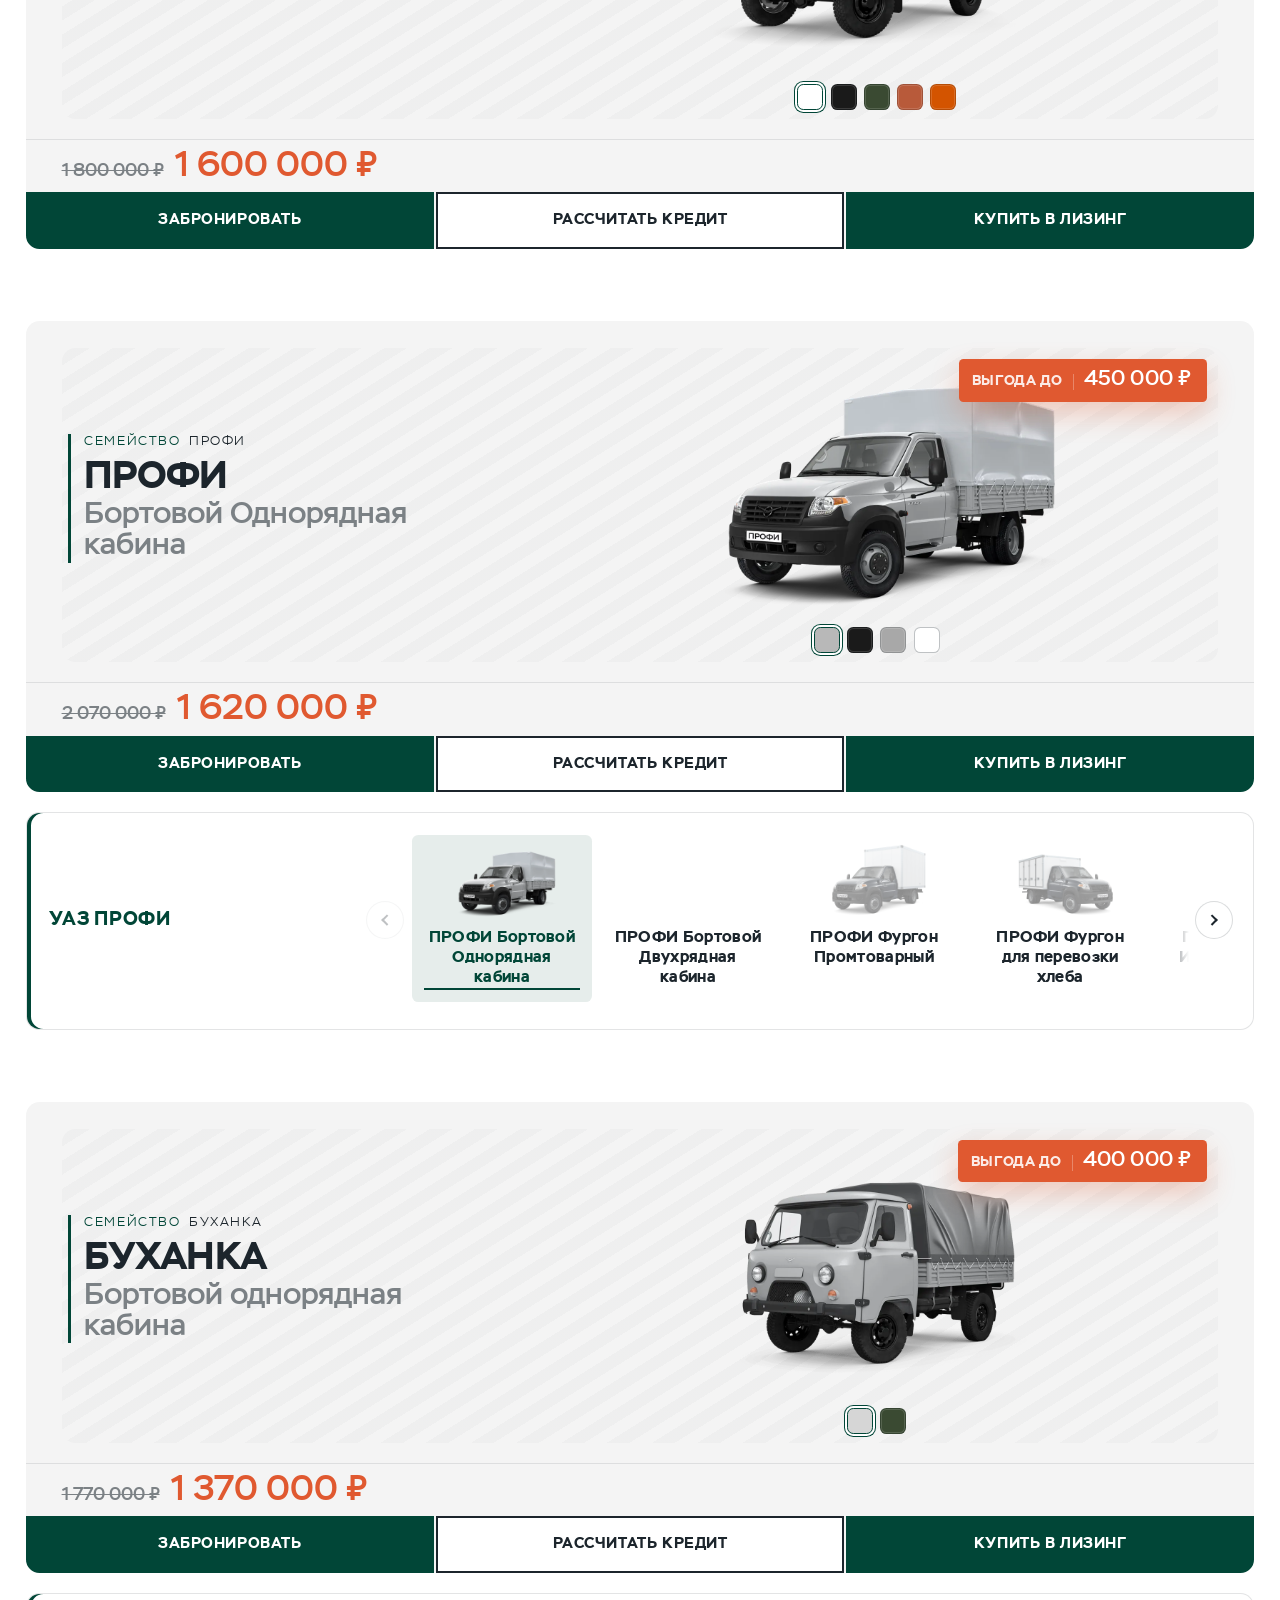
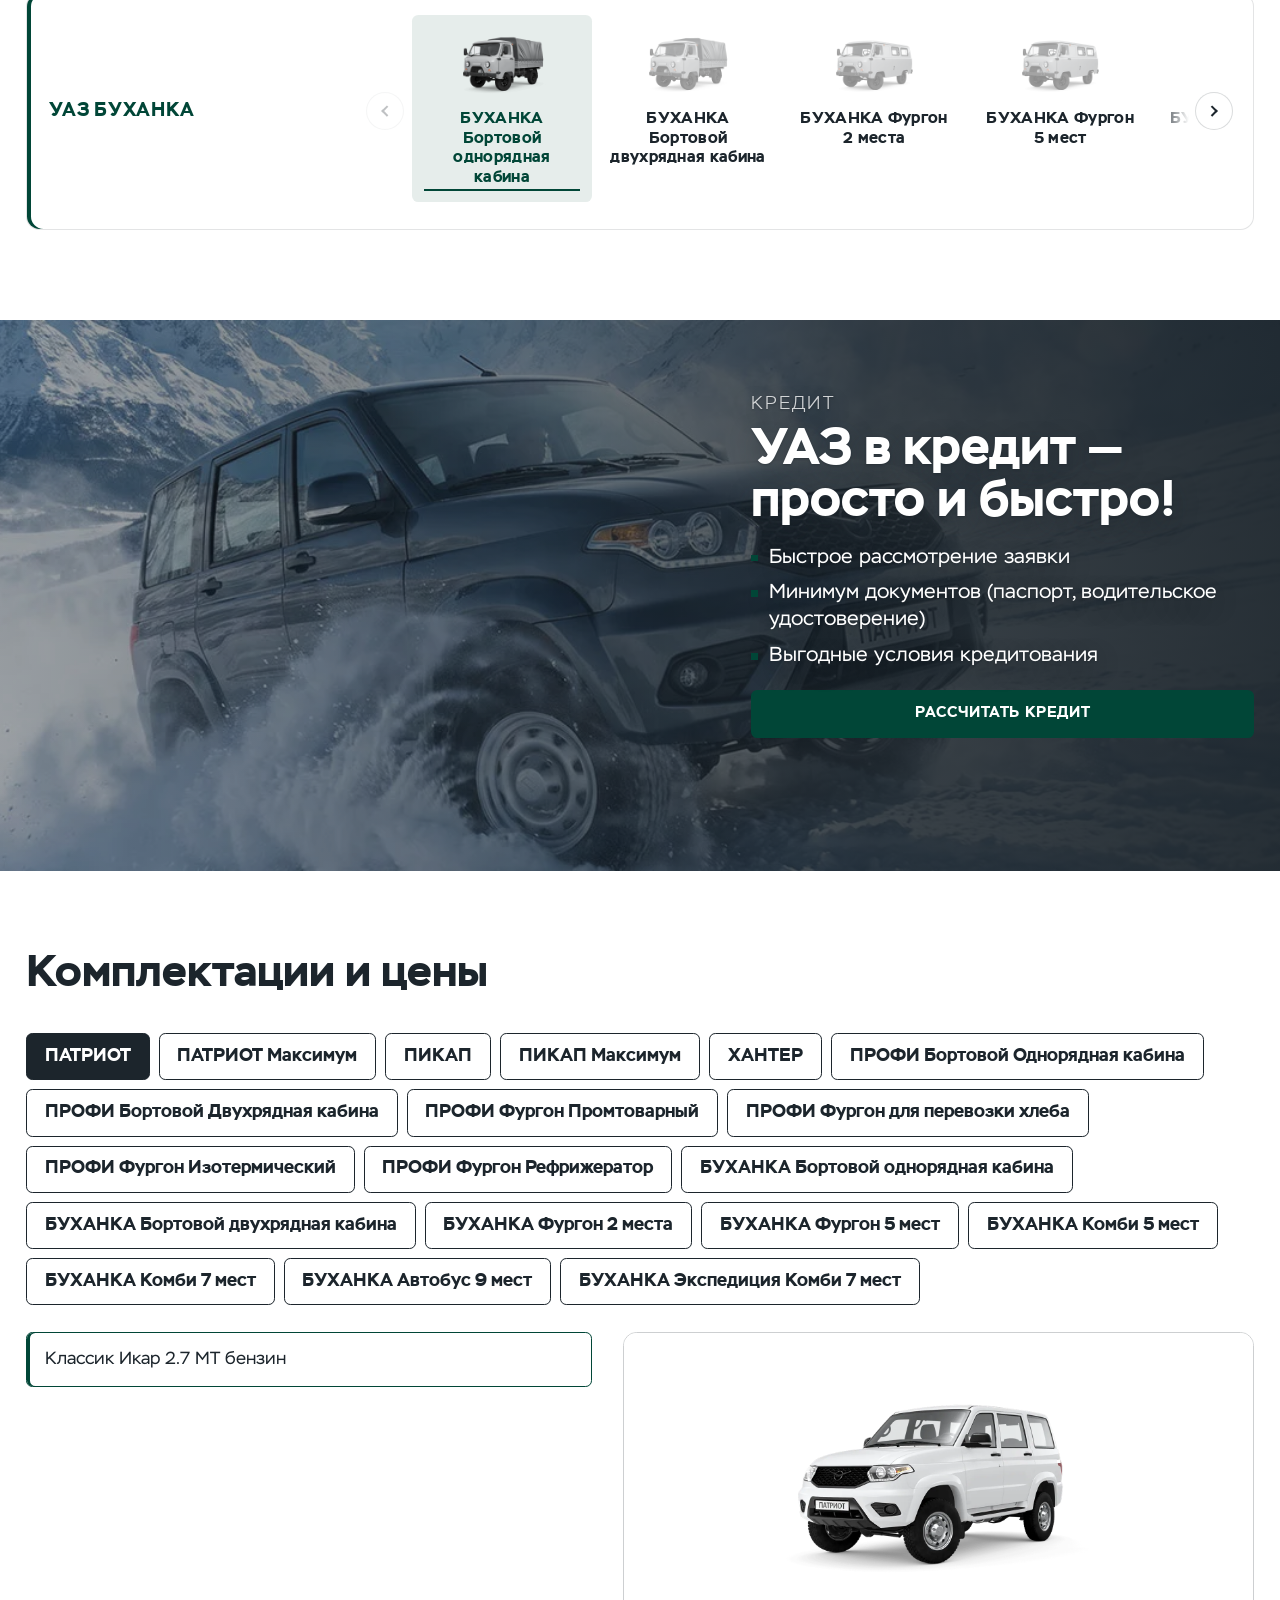
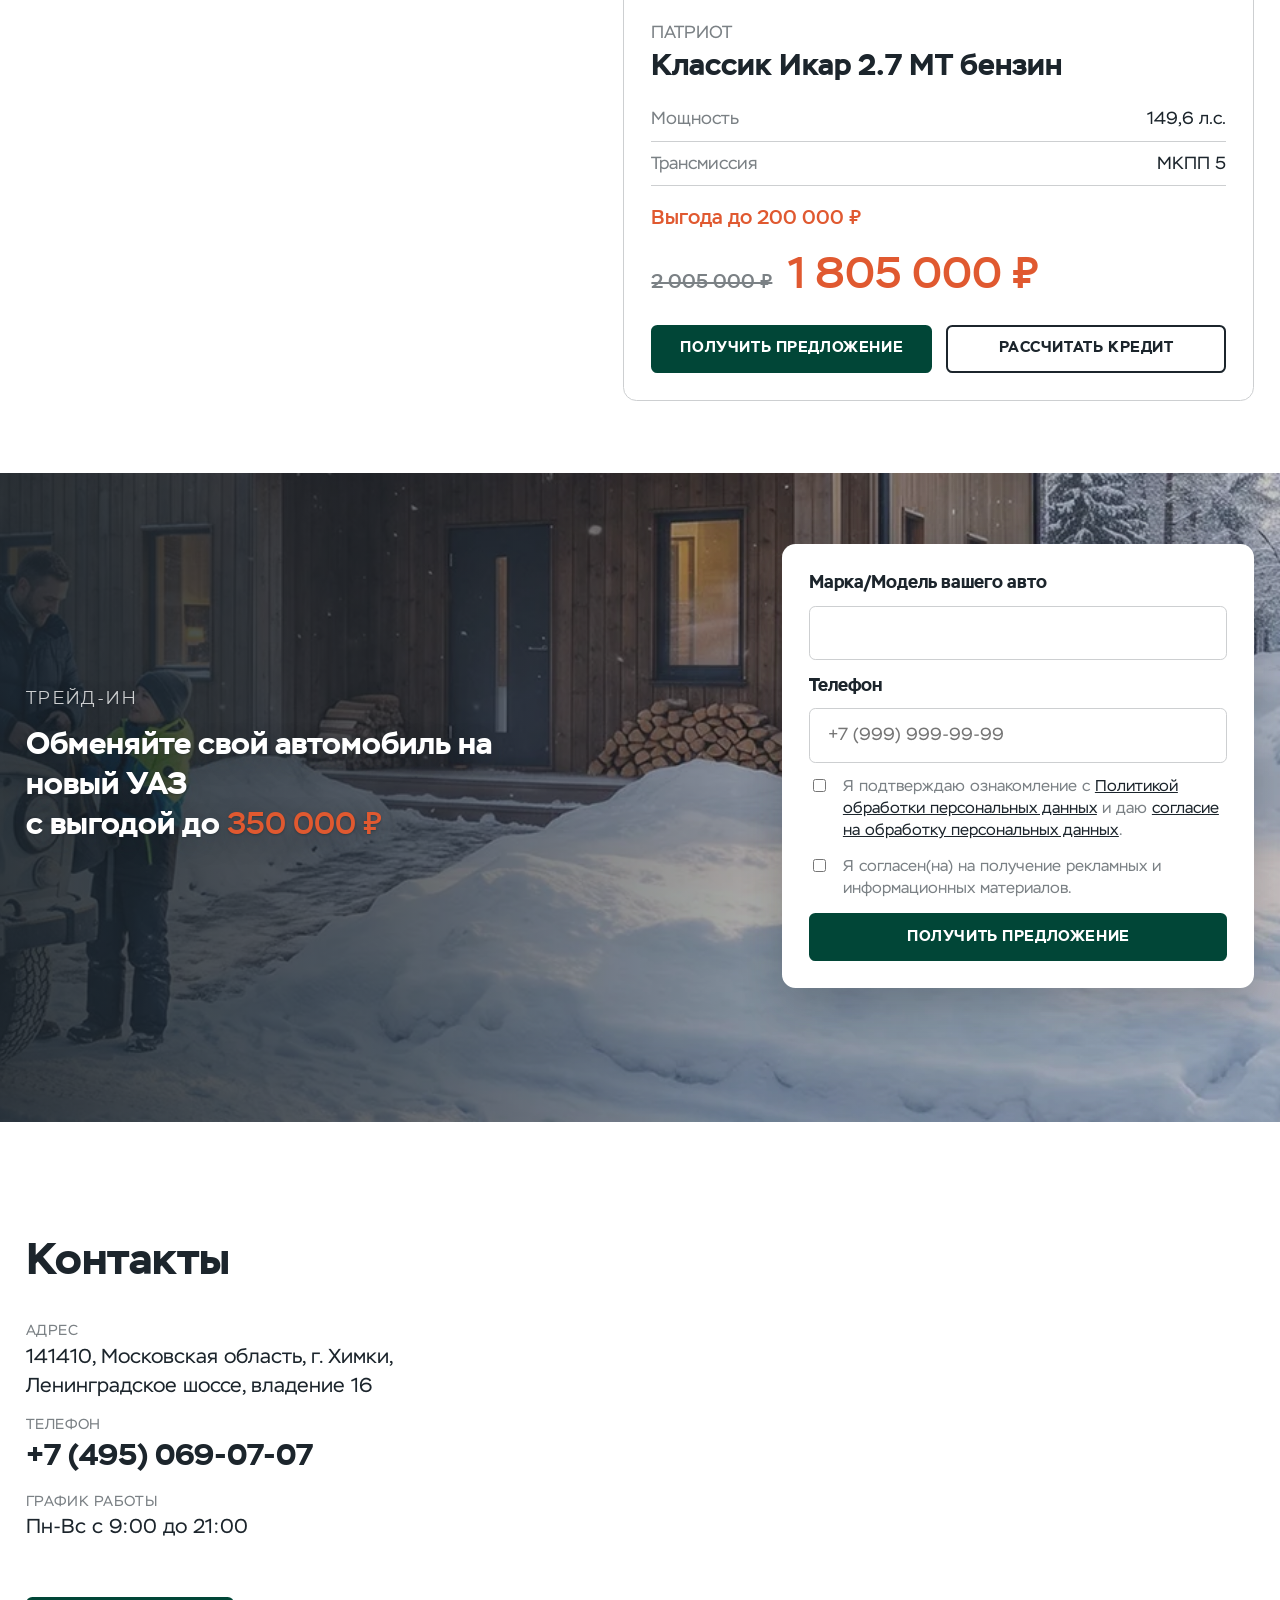
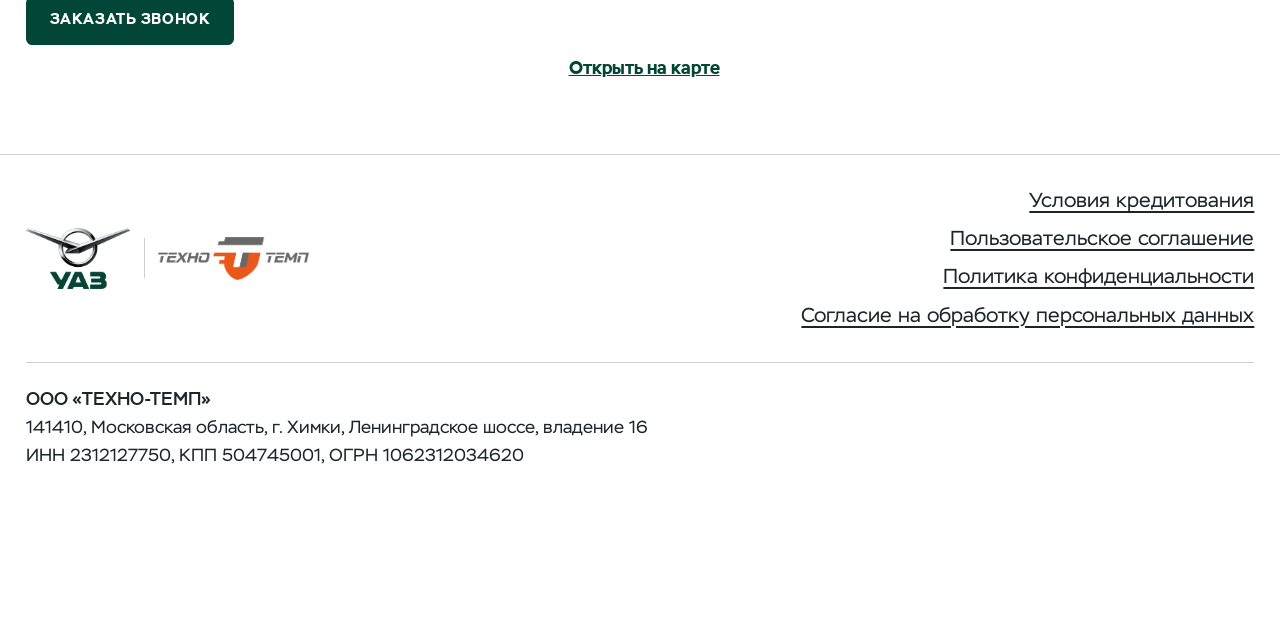
==== commit 46ebcc7d: "правки" ====
--- a/index.html
+++ b/index.html
@@ -395,6 +395,8 @@
 
     <!--—BEGIN COOKIE -->
     <aside class="cookie" aria-hidden="true" inert>
+        <p class="cookie__text">Мы используем файлы cookie, чтобы сайт было удобнее использовать. Подробнее — в <a
+                href="pages/privacy.html">Политике конфиденциальности</a>.</p>
         <button class="button button--accent" type="button" data-cookie-accept>Принять</button>
     </aside>
     <!--—END COOKIE -->
--- a/css/base.css
+++ b/css/base.css
@@ -16,7 +16,7 @@
 @import url("blocks/cookie.css");
 @import url("blocks/legal.css");
 
-/* УАЗ брендбук 2024 §3.1 Stem + веса как на uaz.ru; fallback Arial */
+/* УАЗ брендбук fallback Arial */
 :root {
   /* Breakpoints (mobile-first): 480 / 768 / 992 / 1100 / 1280 */
   /* Palette: УАЗ брендбук 2024
@@ -43,7 +43,7 @@
   --color-danger: var(--color-red);
   --font-main: "Stem", Arial, Helvetica, sans-serif;
   --font-price: "Stem", Arial, Helvetica, sans-serif;
-  /* Stem: Light / Regular / Medium / Bold — те же numeric weights, что на uaz.ru */
+
   --fw-light: 100;
   --fw-regular: 300;
   --fw-medium: 400;
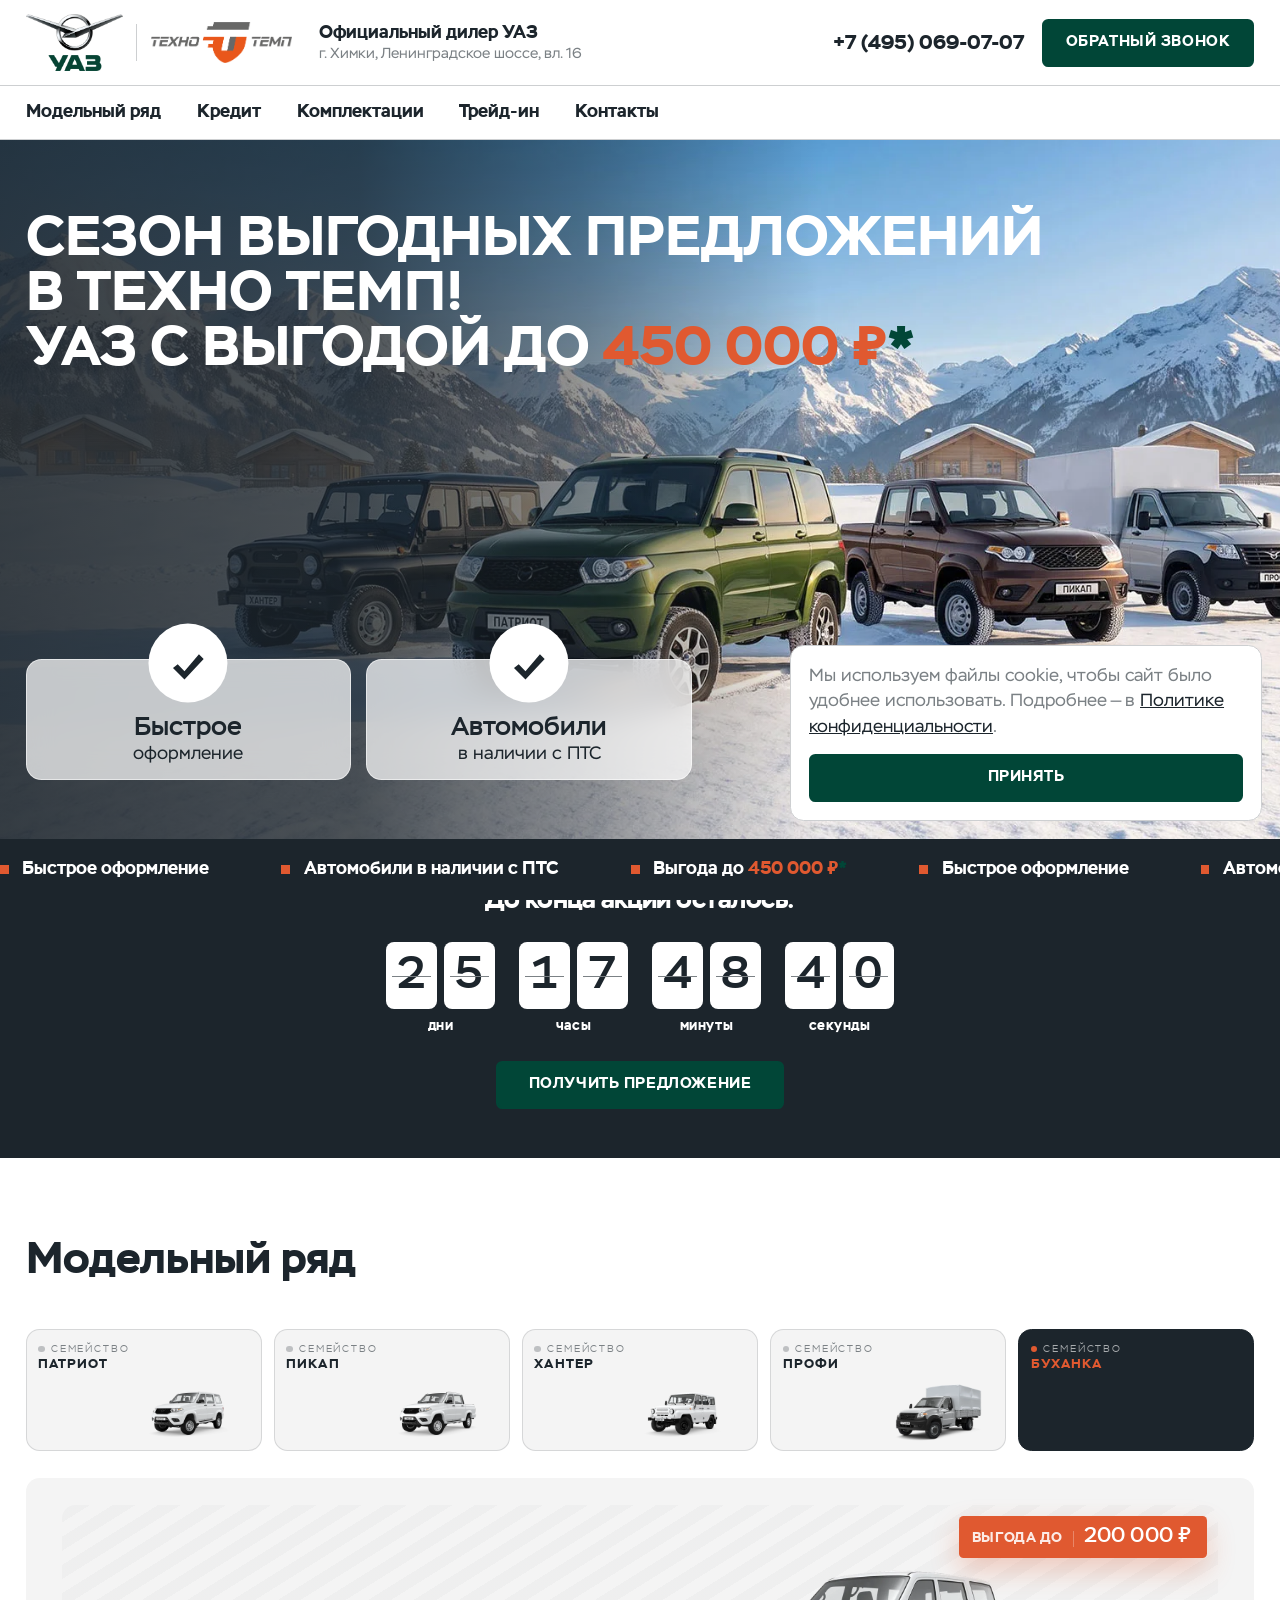
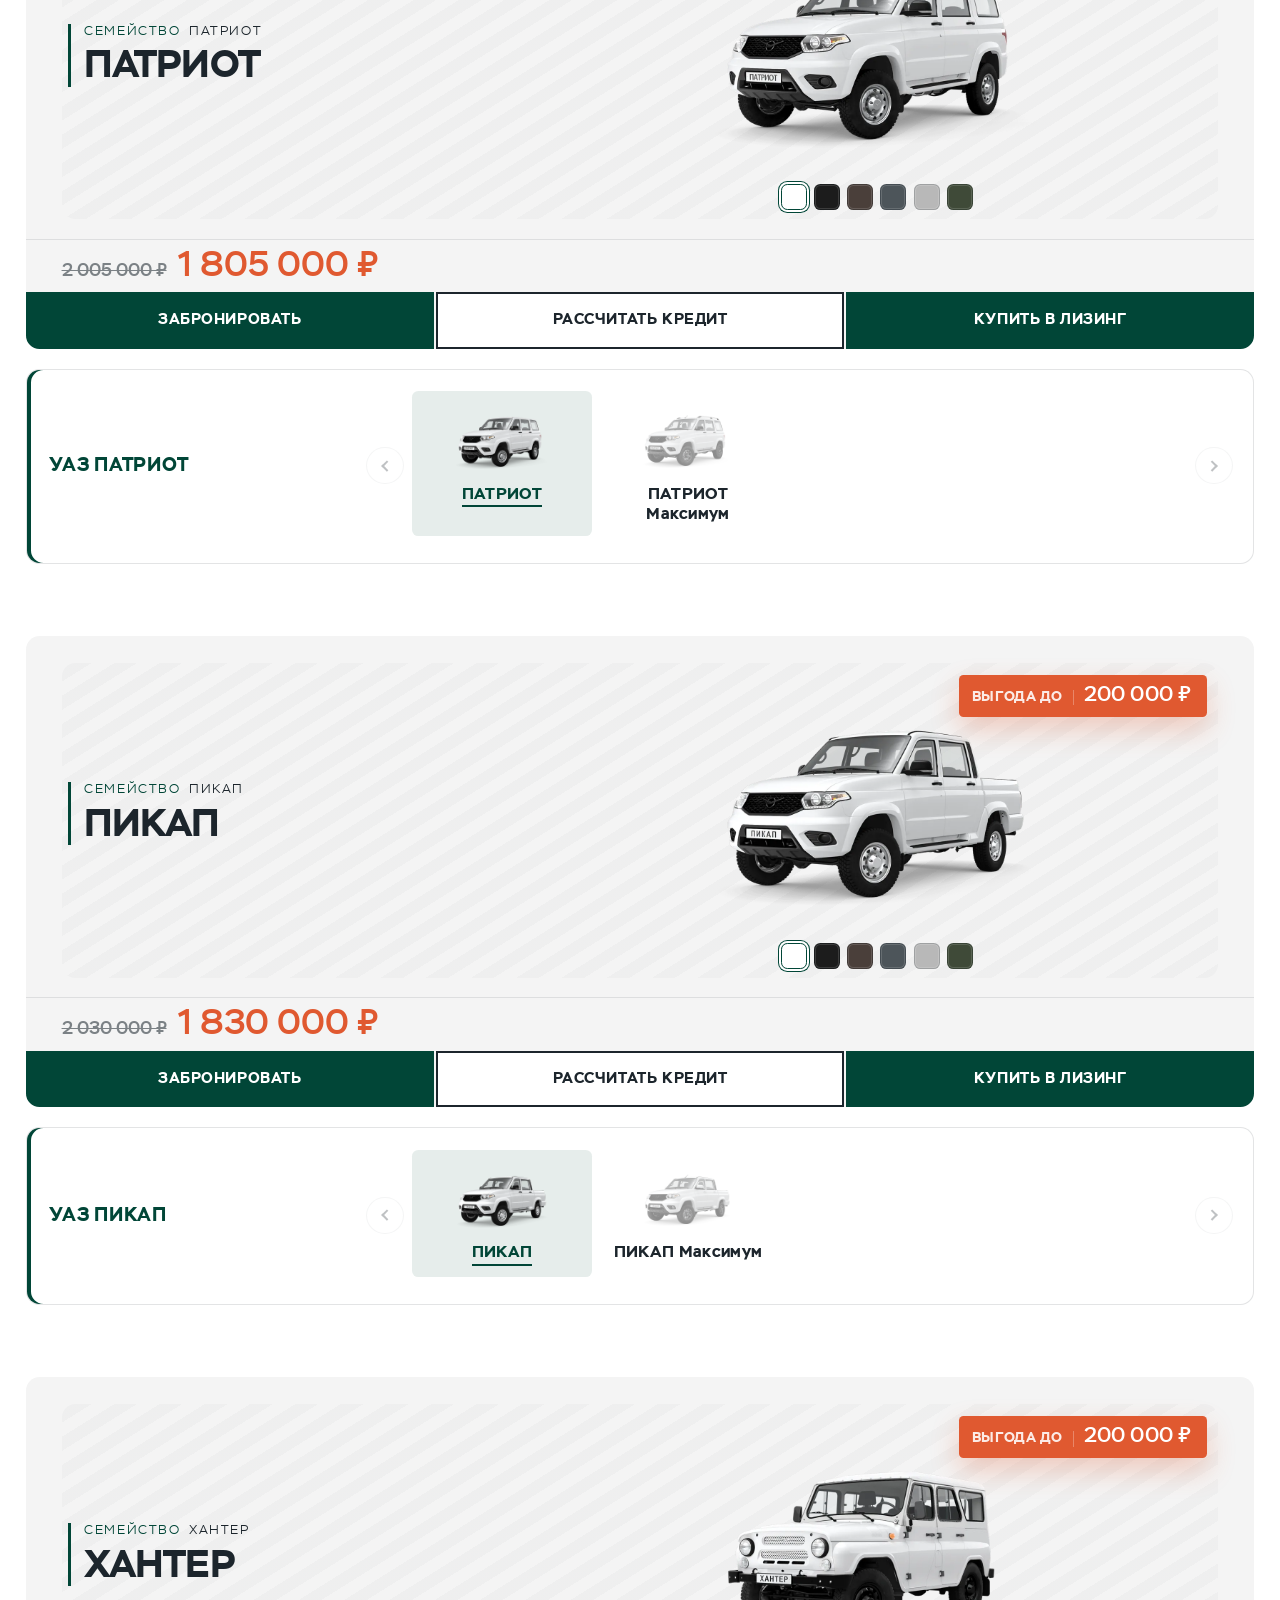
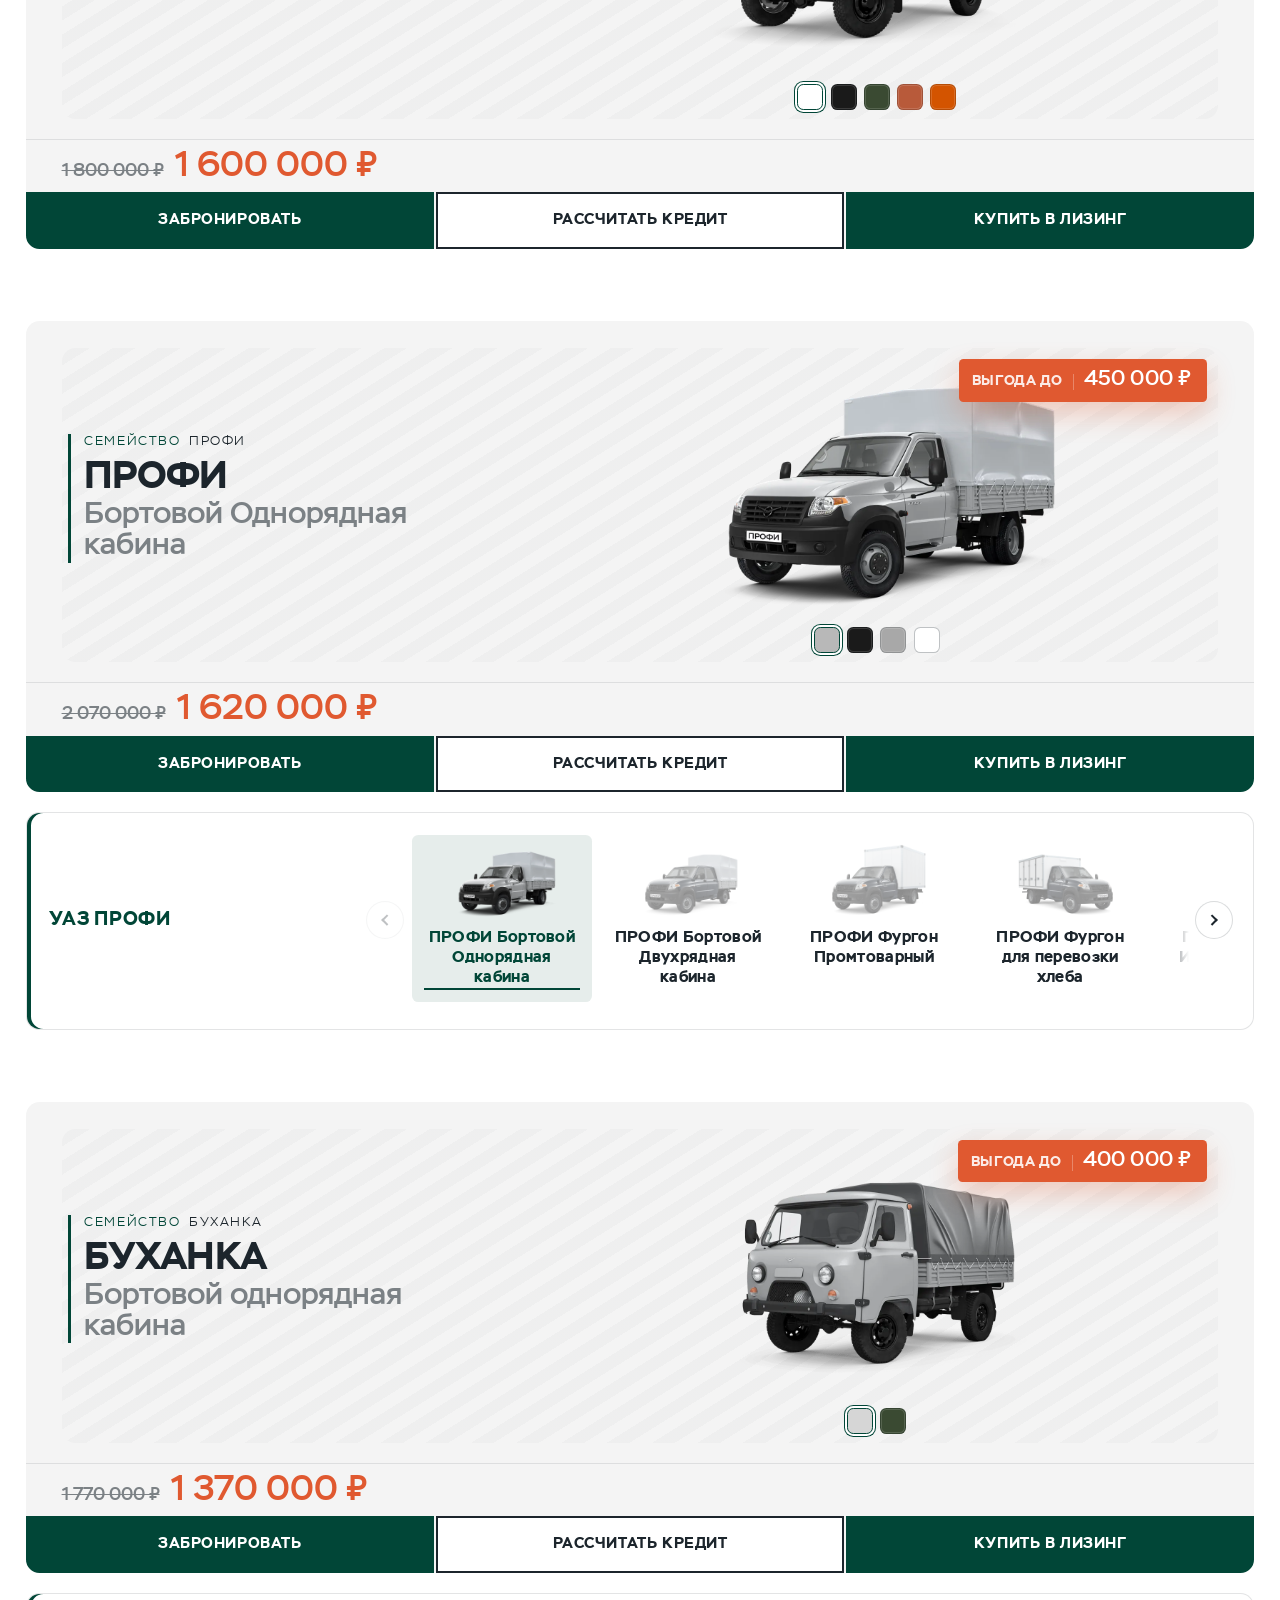
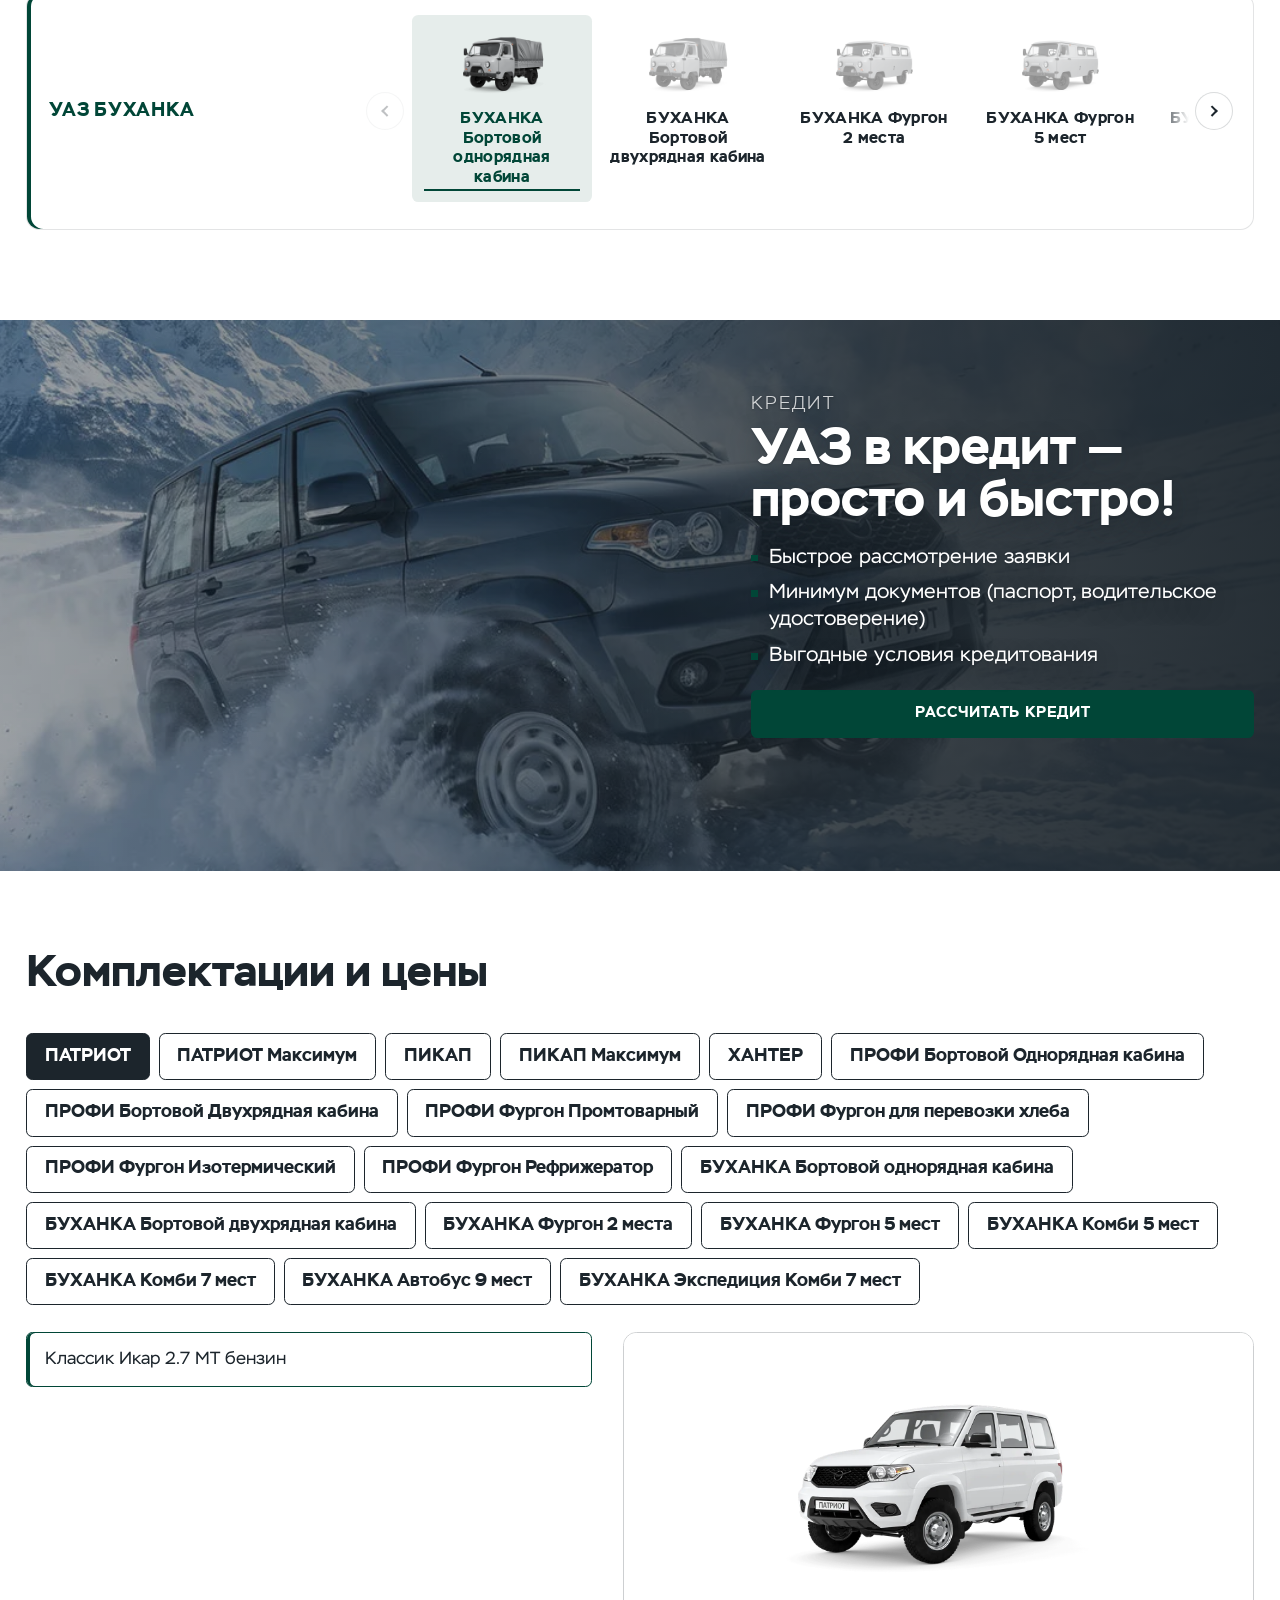
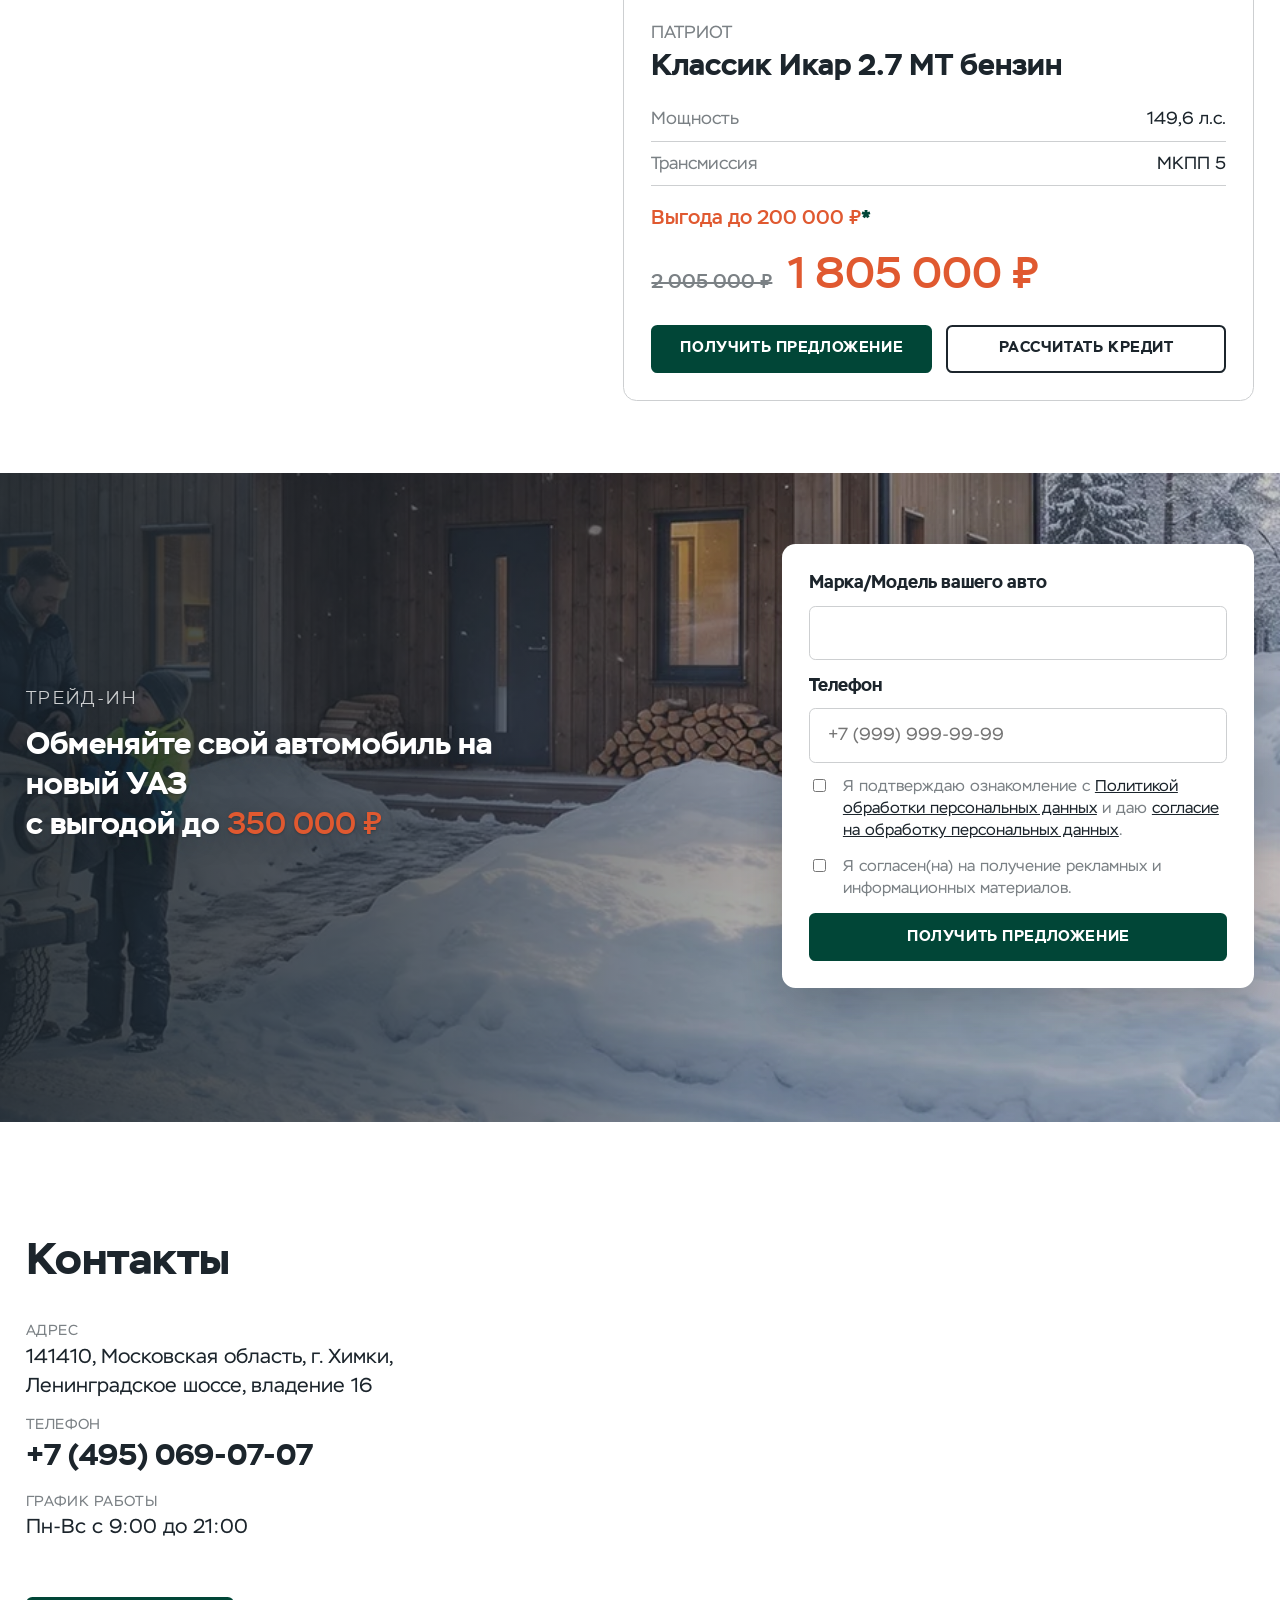
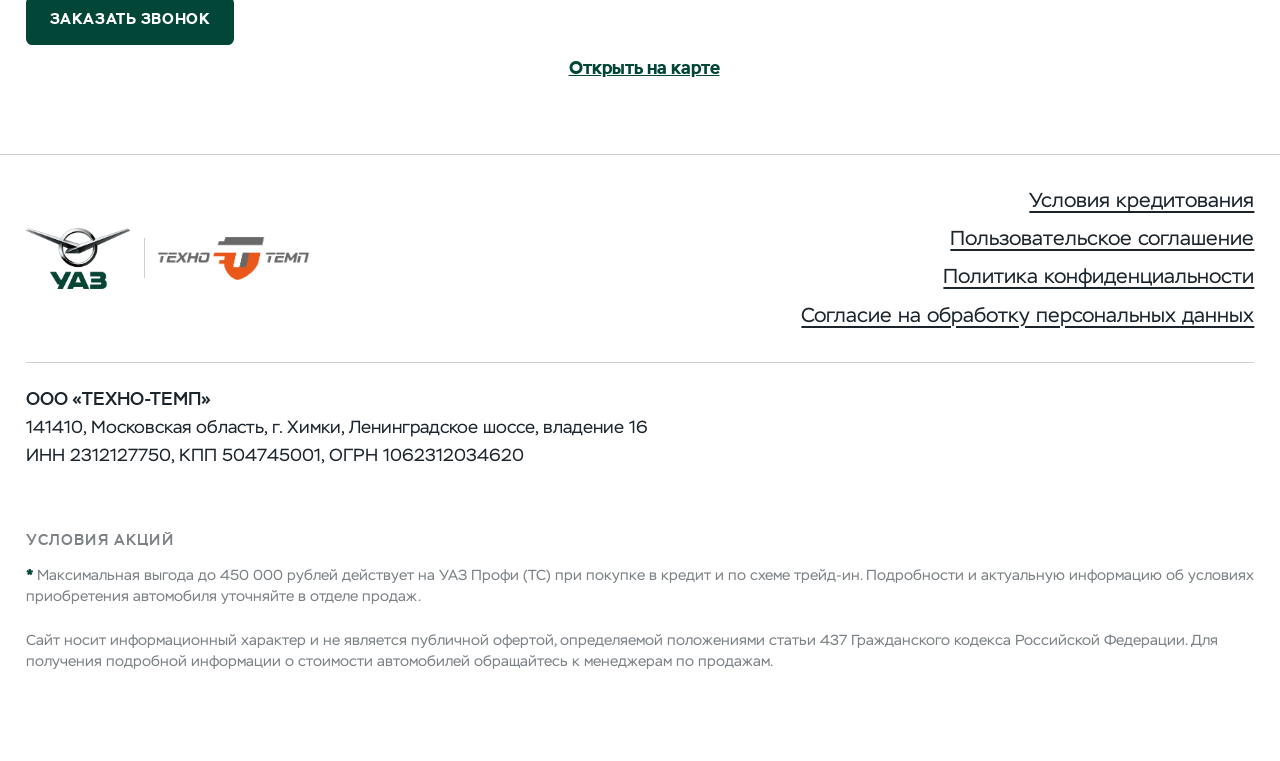
==== commit fdc37711: "правки-клиент" ====
--- a/index.html
+++ b/index.html
@@ -92,7 +92,7 @@
             </picture>
             <div class="hero__shade" aria-hidden="true"></div>
             <div class="container hero__inner">
-                <h1 class="hero__title" id="hero-title">Сезон выгодных предложений в&nbsp;ТЕХНО&nbsp;ТЕМП!<br>УАЗ с&nbsp;выгодой до&nbsp;<span class="hero__offer">450&nbsp;000&nbsp;₽</span></h1>
+                <h1 class="hero__title" id="hero-title">Сезон выгодных предложений в&nbsp;ТЕХНО&nbsp;ТЕМП!<br>УАЗ с&nbsp;выгодой до&nbsp;<span class="hero__offer">450&nbsp;000&nbsp;₽</span><a class="note" href="#note-1">*</a></h1>
                 <ul class="hero__points">
                     <li class="hero__point">
                         <span class="hero__icon" aria-hidden="true">
@@ -296,12 +296,12 @@
             <ul class="ticker__group">
                 <li class="ticker__item">Быстрое оформление</li>
                 <li class="ticker__item">Автомобили в наличии с ПТС</li>
-                <li class="ticker__item">Выгода до <span class="ticker__offer">450&nbsp;000&nbsp;₽</span></li>
+                <li class="ticker__item">Выгода до <span class="ticker__offer">450&nbsp;000&nbsp;₽</span><a class="note" href="#note-1">*</a></li>
             </ul>
             <ul class="ticker__group" aria-hidden="true">
                 <li class="ticker__item">Быстрое оформление</li>
                 <li class="ticker__item">Автомобили в наличии с ПТС</li>
-                <li class="ticker__item">Выгода до <span class="ticker__offer">450&nbsp;000&nbsp;₽</span></li>
+                <li class="ticker__item">Выгода до <span class="ticker__offer">450&nbsp;000&nbsp;₽</span><a class="note" href="#note-1">*</a></li>
             </ul>
         </div>
     </div>
@@ -334,7 +334,17 @@
                 </div>
             </div>
         </div>
-        <div class="footer__notes" id="notes" hidden></div>
+        <div class="footer__notes" id="notes">
+            <div class="container">
+                <p class="footer__notes-title">Условия акций</p>
+                <p id="note-1"><span class="note">*</span> Максимальная выгода до 450 000 рублей действует на УАЗ Профи
+                    (ТС) при покупке в кредит и по схеме трейд-ин. Подробности и актуальную информацию об условиях
+                    приобретения автомобиля уточняйте в отделе продаж.</p>
+                <p class="footer__offer">Сайт носит информационный характер и не является публичной офертой,
+                    определяемой положениями статьи 437 Гражданского кодекса Российской Федерации. Для получения
+                    подробной информации о стоимости автомобилей обращайтесь к менеджерам по продажам.</p>
+            </div>
+        </div>
     </footer>
     <!--—END FOOTER -->
 
